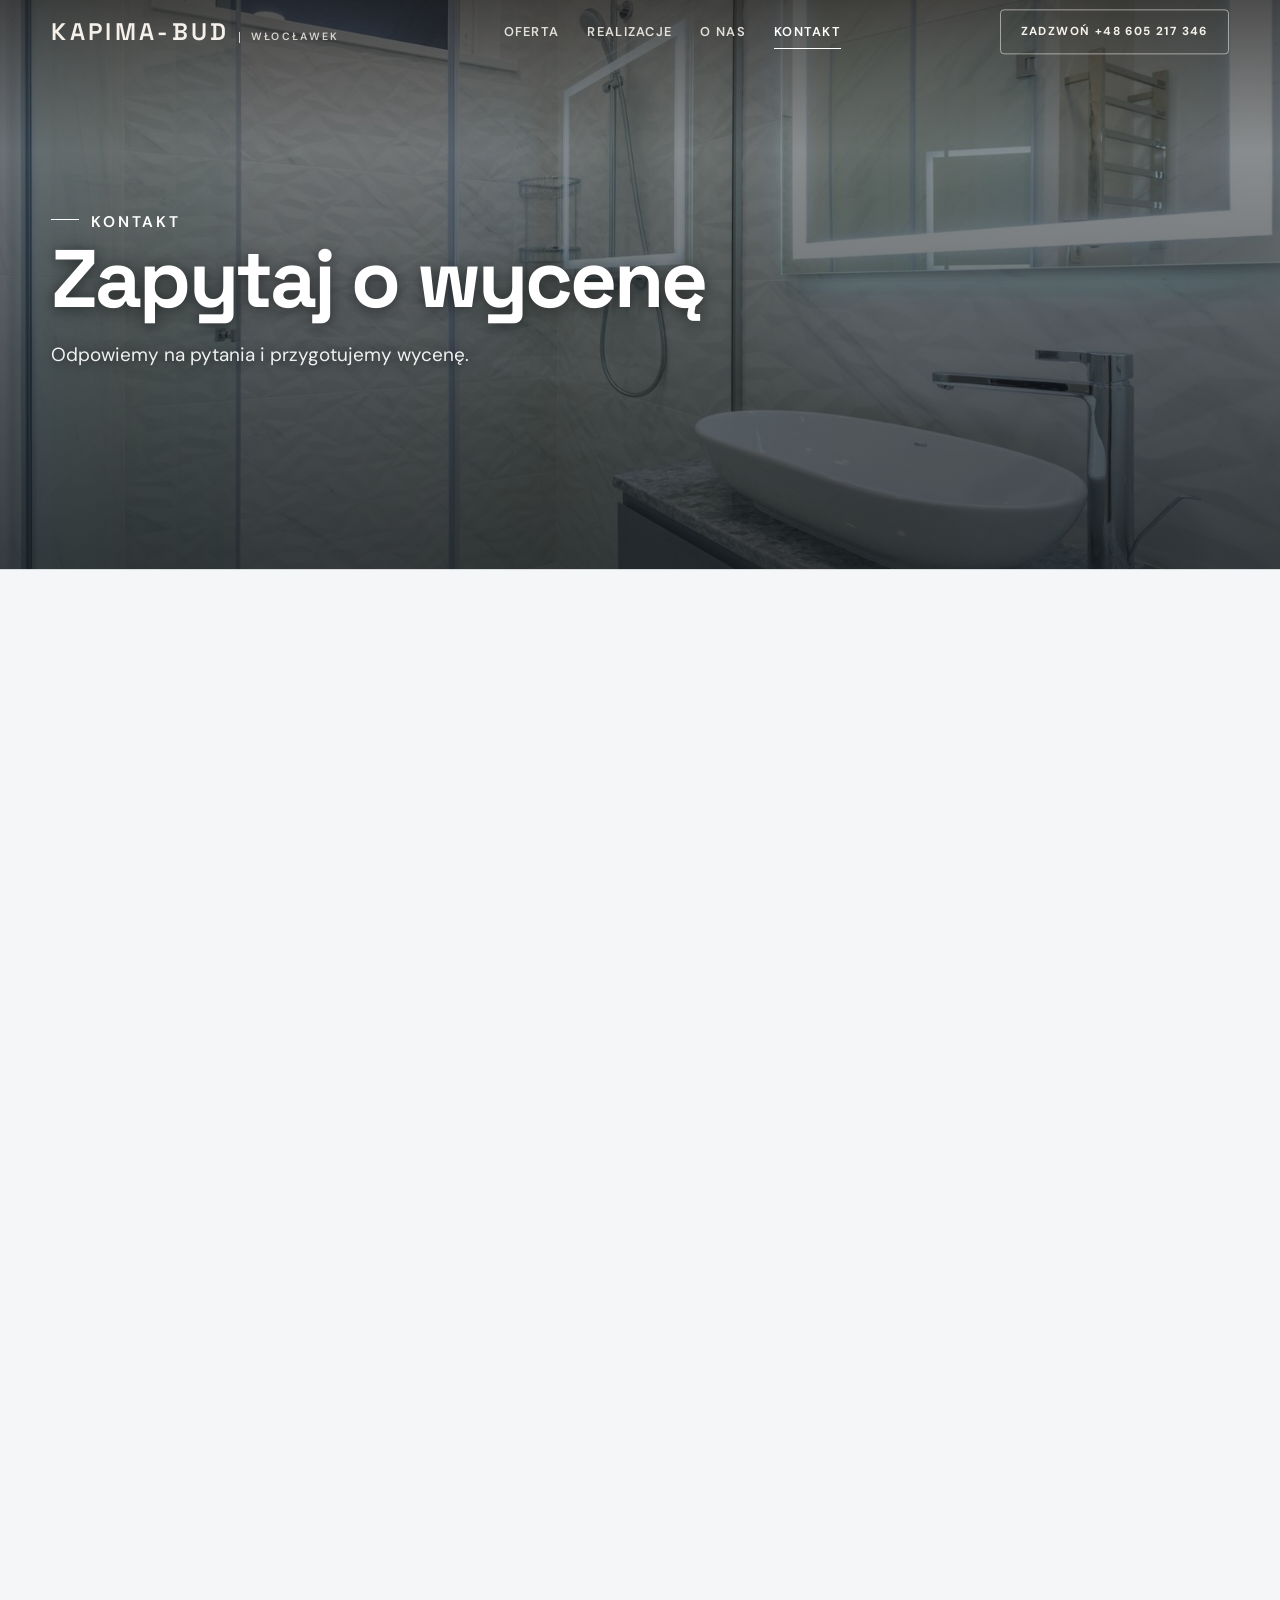
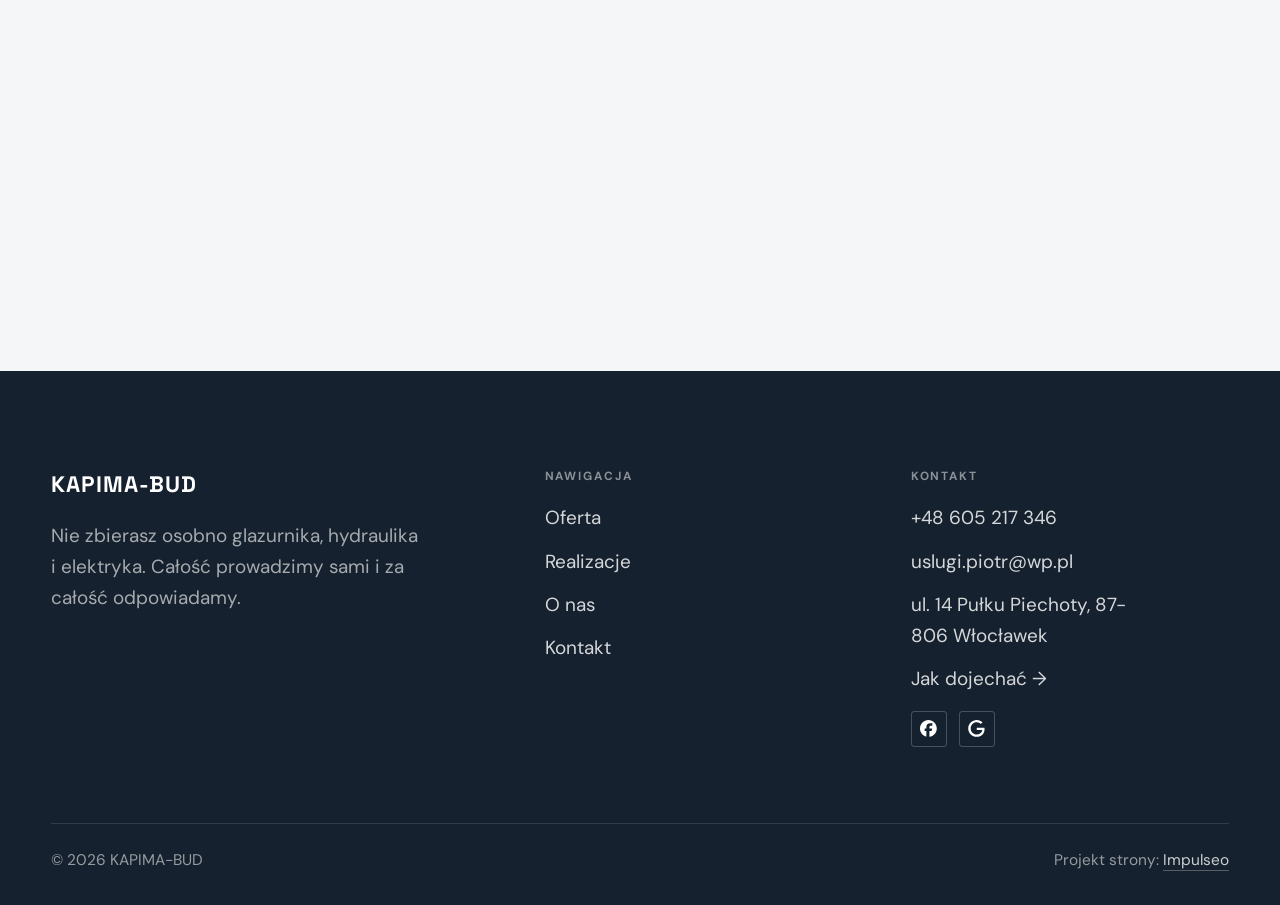
==== kontakt.html @ 1773dda7 "Strona demo: kapima-bud" ====
<!DOCTYPE html>
<html lang="pl">
<head>
<meta charset="UTF-8">
<meta name="viewport" content="width=device-width, initial-scale=1.0">
<title>Kontakt - KAPIMA-BUD</title>
<meta name="description" content="Kontakt KAPIMA-BUD - ul. 14 Pułku Piechoty, 87-806 Włocławek">
<link rel="canonical" href="https://kris20032.github.io/kapima-bud/kontakt.html">
<meta name="robots" content="noindex, nofollow">
<meta property="og:type" content="website">
<meta property="og:locale" content="pl_PL">
<meta property="og:site_name" content="KAPIMA-BUD">
<meta property="og:title" content="Kontakt - KAPIMA-BUD">
<meta property="og:description" content="Kontakt KAPIMA-BUD - ul. 14 Pułku Piechoty, 87-806 Włocławek">
<meta property="og:url" content="https://kris20032.github.io/kapima-bud/kontakt.html">
<meta property="og:image" content="https://kris20032.github.io/kapima-bud/img/og.jpg">
<meta property="og:image:width" content="1200">
<meta property="og:image:height" content="630">
<meta name="twitter:card" content="summary_large_image">
<link rel="preconnect" href="https://fonts.googleapis.com">
<link rel="preconnect" href="https://fonts.gstatic.com" crossorigin>
<link href="https://fonts.googleapis.com/css2?family=Space+Grotesk:wght@500;600;700&family=DM+Sans:opsz,wght@9..40,400;9..40,500;9..40,600&display=swap" rel="stylesheet">
<link rel="stylesheet" href="assets/styles.css?v=aef503f2">
</head>
<body>

<header class="nav">
  <div class="wrap nav-inner">
    <a class="brand" href="index.html"><span class="name">KAPIMA-BUD</span><span class="sub">Włocławek</span></a>
    <nav class="nav-links">
      <a href="oferta.html">Oferta</a>
      <a href="realizacje.html">Realizacje</a>
      <a href="o-nas.html">O nas</a>
      <a href="kontakt.html" class="active" aria-current="page">Kontakt</a>
      <a href="tel:+48605217346" class="btn btn-accent">Zadzwoń +48 605 217 346</a>
    </nav>
    <button class="nav-toggle" aria-label="Menu"><span></span><span></span><span></span></button>
  </div>
</header>

<main>
<section class="pagehead">
  <img src="img/g11.jpg" alt="KAPIMA-BUD - Zapytaj o wycenę" width="1600" height="1000" decoding="async">
  <div class="wrap">
    <span class="eyebrow">Kontakt</span>
    <h1>Zapytaj o wycenę</h1>
    <p>Odpowiemy na pytania i przygotujemy wycenę.</p>
  </div>
</section>
<section>
  <div class="wrap contact-grid">
    <div class="reveal">
      <span class="eyebrow">Dane kontaktowe</span>
      <h2 style="margin:var(--space-4) 0 var(--space-6)">KAPIMA-BUD</h2>
      <div class="info-list">
        <div class="info-row"><div class="ic"><svg class="ico-tel" width="16" height="16" viewBox="0 0 24 24" fill="none" aria-hidden="true"><path d="M6.6 10.8a15.5 15.5 0 0 0 6.6 6.6l2.2-2.2a1 1 0 0 1 1-.24 11.4 11.4 0 0 0 3.6.58 1 1 0 0 1 1 1V20a1 1 0 0 1-1 1A17 17 0 0 1 3 4a1 1 0 0 1 1-1h3.5a1 1 0 0 1 1 1c0 1.25.2 2.46.58 3.6a1 1 0 0 1-.25 1l-2.23 2.2Z" fill="currentColor"/></svg></div><div><div class="lbl">Telefon</div><a class="val" href="tel:+48605217346">+48 605 217 346</a></div></div>
        <div class="info-row"><div class="ic"><svg class="ico-mail" width="16" height="16" viewBox="0 0 24 24" fill="none" aria-hidden="true"><rect x="3.2" y="5.5" width="17.6" height="13" rx="1.6" stroke="currentColor" stroke-width="1.6"/><path d="M4 7l8 6 8-6" stroke="currentColor" stroke-width="1.6" stroke-linecap="round" stroke-linejoin="round"/></svg></div><div><div class="lbl">E-mail</div><a class="val" href="mailto:uslugi.piotr@wp.pl">uslugi.piotr@wp.pl</a></div></div>
        <div class="info-row"><div class="ic"><svg class="ico-pin" width="16" height="16" viewBox="0 0 24 24" fill="none" aria-hidden="true"><path d="M12 21s7-6.1 7-11.5A7 7 0 0 0 5 9.5C5 14.9 12 21 12 21Z" stroke="currentColor" stroke-width="1.6" fill="none"/><circle cx="12" cy="9.5" r="2.4" fill="currentColor"/></svg></div><div><div class="lbl">Adres</div><div class="val">ul. 14 Pułku Piechoty, 87-806 Włocławek</div></div></div>
      </div>
    </div>
    <div class="reveal">
      <form class="form" action="https://formsubmit.co/uslugi.piotr@wp.pl" method="POST">
        <input type="hidden" name="_subject" value="Zapytanie ze strony KAPIMA-BUD">
        <input type="hidden" name="_captcha" value="false">
        <input type="hidden" name="_template" value="table">
        <div class="fld"><label for="name">Imię / firma</label><input id="name" name="name" type="text" placeholder="np. Jan Kowalski" required></div>
        <div class="fld"><label for="email">E-mail</label><input id="email" name="email" type="email" placeholder="adres@email.pl" required></div>
        <div class="fld"><label for="phone">Telefon</label><input id="phone" name="phone" type="tel" placeholder="+48 ..."></div>
        <div class="fld"><label for="msg">Czego dotyczy zapytanie?</label><textarea id="msg" name="message" placeholder="Napisz krótko, w czym możemy pomóc" required></textarea></div>
        <button type="submit" class="btn btn-accent" style="width:100%;justify-content:center">Wyślij zapytanie <span class="arr">→</span></button>
        <p class="note">Wiadomość trafi bezpośrednio do nas. Można też zadzwonić: +48 605 217 346.</p>
      </form>
    </div>
  </div>
</section>
<section style="padding-top:0">
  <div class="wrap reveal">
    <iframe class="map" title="KAPIMA-BUD - Włocławek" src="https://maps.google.com/maps?q=KAPIMA-BUD%20W%C5%82oc%C5%82awek&z=15&output=embed" loading="lazy" referrerpolicy="no-referrer-when-downgrade"></iframe>
  </div>
</section>
</main>

<footer>
  <div class="wrap">
    <div class="foot-grid">
      <div class="foot-brand">
        <div class="name">KAPIMA-BUD</div>
        <p>Nie zbierasz osobno glazurnika, hydraulika i elektryka. Całość prowadzimy sami i za całość odpowiadamy.</p>
      </div>
      <div class="foot-col">
        <h4>Nawigacja</h4>
        <a href="oferta.html">Oferta</a>
        <a href="realizacje.html">Realizacje</a>
        <a href="o-nas.html">O nas</a>
        <a href="kontakt.html">Kontakt</a>
      </div>
      <div class="foot-col">
        <h4>Kontakt</h4>
        <a href="tel:+48605217346">+48 605 217 346</a>
        <a href="mailto:uslugi.piotr@wp.pl">uslugi.piotr@wp.pl</a>
        <p>ul. 14 Pułku Piechoty, 87-806 Włocławek</p>
        <a href="https://www.google.com/maps?cid=17008859857485065025" target="_blank" rel="noopener">Jak dojechać →</a>
      <div class="foot-soc">
        <a class="soc" href="https://www.facebook.com/p/KaPiMa-BUD-100057525765143/" target="_blank" rel="noopener" aria-label="Facebook - KAPIMA-BUD"><svg viewBox="0 0 24 24" aria-hidden="true" focusable="false"><path d="M9.101 23.691v-7.98H6.627v-3.667h2.474v-1.58c0-4.085 1.848-5.978 5.858-5.978.401 0 .955.042 1.468.103a8.68 8.68 0 0 1 1.141.195v3.325a8.623 8.623 0 0 0-.653-.036 26.805 26.805 0 0 0-.733-.009c-.707 0-1.259.096-1.675.309a1.686 1.686 0 0 0-.679.622c-.258.42-.374.995-.374 1.752v1.297h3.919l-.386 2.103-.287 1.564h-3.246v8.245C19.396 23.238 24 18.179 24 12.044c0-6.627-5.373-12-12-12s-12 5.373-12 12c0 5.628 3.874 10.35 9.101 11.647Z" fill="currentColor"/></svg></a>
        <a class="soc" href="https://www.google.com/maps?cid=17008859857485065025" target="_blank" rel="noopener" aria-label="Google - KAPIMA-BUD"><svg viewBox="0 0 24 24" aria-hidden="true" focusable="false"><path d="M12.48 10.92v3.28h7.84c-.24 1.84-.853 3.187-1.787 4.133-1.147 1.147-2.933 2.4-6.053 2.4-4.827 0-8.6-3.893-8.6-8.72s3.773-8.72 8.6-8.72c2.6 0 4.507 1.027 5.907 2.347l2.307-2.307C18.747 1.44 16.133 0 12.48 0 5.867 0 .307 5.387.307 12s5.56 12 12.173 12c3.573 0 6.267-1.173 8.373-3.36 2.16-2.16 2.84-5.213 2.84-7.667 0-.76-.053-1.467-.173-2.053H12.48z" fill="currentColor"/></svg></a>
      </div>
      </div>
    </div>
    <div class="foot-bot">
      <span>© 2026 KAPIMA-BUD</span>
      <span>Projekt strony: <a class="foot-credit" href="https://impulseo.pl" target="_blank" rel="noopener">Impulseo</a></span>
    </div>
  </div>
</footer>
<div class="sticky-call"><a class="sc-call" href="tel:+48605217346"><svg class="ico-tel" width="16" height="16" viewBox="0 0 24 24" fill="none" aria-hidden="true"><path d="M6.6 10.8a15.5 15.5 0 0 0 6.6 6.6l2.2-2.2a1 1 0 0 1 1-.24 11.4 11.4 0 0 0 3.6.58 1 1 0 0 1 1 1V20a1 1 0 0 1-1 1A17 17 0 0 1 3 4a1 1 0 0 1 1-1h3.5a1 1 0 0 1 1 1c0 1.25.2 2.46.58 3.6a1 1 0 0 1-.25 1l-2.23 2.2Z" fill="currentColor"/></svg> Zadzwoń</a><a class="sc-quote" href="kontakt.html">Zadzwoń po wycenę</a></div>
<div class="demo-wazne" data-do="2026-09-23" data-cykl="3" hidden><svg class="dw-ico" width="13" height="13" viewBox="0 0 24 24" fill="none" aria-hidden="true"><circle cx="12" cy="12" r="8.6" stroke="currentColor" stroke-width="1.8"/><path d="M12 7.2V12l3.3 2" stroke="currentColor" stroke-width="1.8" stroke-linecap="round"/></svg><span class="dw-txt"></span></div>

<script src="assets/main.js"></script>
</body>
</html>
---- assets/styles.css ----
/* ============================================================
   STOLBASZ — premium, architektoniczny B2B fit-out
   Jasna paleta, zero brązu. System wg premium-web-craft.
   Projekt strony: Impulseo (impulseo.pl)
   ============================================================ */

:root{
  /* PALETA — jasna, architektoniczna, chłodna */
  --paper:#F4F6F8;          /* główne tło */
  --paper-2:#E7EBEF;        /* sekcje alternatywne (chłodny jasny szary) */
  --paper-3:#E7EBEF;        /* delikatne wypełnienia */
  --ink:#15212E;            /* tekst główny — chłodny grafit */
  --ink-soft:#243443;       /* nagłówki drugorzędne */
  --muted:#6B7785;          /* tekst poboczny */
  --line:rgba(21,33,46,.12);/* hairline */
  --accent:#E8A317;         /* stonowany petrol-slate — jedyny akcent */
  --accent-d:#C9870C;
  --accent-soft:rgba(232,163,23,.10);
  --dark:#15212E;           /* sekcje ciemne (stopka/CTA) */

  /* HOVER ZDJĘĆ — JEDEN standard dla całego silnika (decyzja K. 04.08.2026, artefakt z wariantami).
     AKTUALNE (K.+Szymon 09.08.2026, wybór z artefaktu 6 wariantów): zoom 1.05 przy 1.4s -
     przy tak długim czasie mocniejszy kadr NIE skacze, tylko „oddycha". Poprzedni standard
     (1.02 / .55s z 04.08) odbierany jako dynamiczny i szybki.
     Spoczynek lekko przygaszony, ale TYLKO tam, gdzie jest mysz (@media hover:hover) —
     na telefonie zdjęcia zostają w pełnej jasności. */
  --img-zoom:1.05;                   /* K.+Szymon 09.08: wariant F z artefaktu porównawczego */
  --img-rest:brightness(.95) saturate(.99);
  --img-hot:brightness(1.06) saturate(1.05);
  --img-dur:1.4s;                    /* K.+Szymon 09.08 (wariant F): powoli = elegancko */
  --img-ease:cubic-bezier(.16,.84,.44,1);  /* miękki ogon, efekt „oddychania" */

  /* ODSTĘPY — skala 4/8 */
  --space-1:4px; --space-2:8px; --space-3:12px; --space-4:16px; --space-5:24px;
  --space-6:32px; --space-7:48px; --space-8:64px; --space-9:96px; --space-10:128px;

  /* TYPOGRAFIA — fluid clamp() (skala podbita 16.07.2026: większe, czytelniejsze litery — uwaga Adama) */
  --text-sm:clamp(.9rem,.87rem + .12vw,1rem);
  --text-base:clamp(1.08rem,1.04rem + .18vw,1.2rem);
  --text-lg:clamp(1.24rem,1.15rem + .34vw,1.44rem);
  --text-h3:clamp(1.34rem,1.22rem + .55vw,1.66rem);
  --text-h2:clamp(2.1rem,1.66rem + 2.1vw,3.1rem);
  --text-h1:clamp(2.9rem,2.1rem + 4vw,5.1rem);

  /* PROMIENIE — architektoniczne, raczej ostre */
  --r-sm:3px; --r-md:6px; --r-lg:10px;

  /* RUCH */
  --ease:cubic-bezier(.25,.46,.45,.94); --dur:.24s;

  /* CIENIE — miękkie, warstwowe */
  --sh-sm:0 1px 2px rgba(16,24,32,.04), 0 2px 8px rgba(16,24,32,.05);
  --sh-md:0 2px 6px rgba(16,24,32,.05), 0 12px 28px -8px rgba(16,24,32,.12);
  --sh-lg:0 6px 14px rgba(16,24,32,.07), 0 26px 56px -18px rgba(16,24,32,.22);

  --hairline:1px solid var(--line);

  --font-display:'Space Grotesk','Inter',sans-serif;
  --font-body:'DM Sans','Inter',sans-serif;
}

*{box-sizing:border-box;margin:0;padding:0}
html{scroll-behavior:smooth}
body{
  font-family:var(--font-body);
  font-size:var(--text-base);
  line-height:1.65;
  color:var(--ink);
  background:var(--paper);
  -webkit-font-smoothing:antialiased;
  text-rendering:optimizeLegibility;
}
img{max-width:100%;height:auto;display:block}  /* height:auto = width/height z atrybutów trzyma proporcje (TOP#12) */
a{color:inherit;text-decoration:none}

.wrap{width:min(92%,1180px);margin-inline:auto}
section{padding-block:clamp(52px,6.5vw,96px)}

h1,h2,h3{font-family:var(--font-display);font-weight:700;line-height:1.08;letter-spacing:-.02em;color:var(--ink)}
h1{font-size:var(--text-h1);letter-spacing:-.035em}
h2{font-size:var(--text-h2);letter-spacing:-.025em}
h3{font-size:var(--text-h3)}
/* MIARA — długość wiersza. WCAG 2.2 SC 1.4.8: max 80 znaków; Butterick: 45–90.
   68ch daje realnie 72–78 znaków polskiego tekstu, czyli z zapasem pod granicą.
   Wcześniej limit miał TYLKO <p> — <li>, <blockquote> i <dd> nie miały żadnego,
   i to jedyny powód, dla którego 23 bloki na dwóch oddanych stronach jadą po
   83–106 znaków w wierszu (pomiar 07.08.2026, bramka `miara`).
   ⚠️ Listy i definicje ograniczamy TYLKO bez klasy: `ul`/`ol` z klasą to u nas
   układ (siatki kafli, menu), a nie tekst ciągły — tam miarę wyznacza układ. */
/* 60ch, nie 68ch (K. 10.08): po zmianie fontów na węższe kroje (DM Sans i spółka)
   w 68ch mieściło się ~90 znaków - bramka pikselowa słusznie zgłaszała przekroczenie
   granicy 80. Pomiar na żywej przeglądarce: 60ch = 90 znaków, 53ch = ~78 znaków, czyli normę WCAG 1.4.8. */
:root{ --miara:53ch }
p{max-width:min(100%,var(--miara))}
blockquote,
ul:not([class])>li, ol:not([class])>li,
dl:not([class])>dd{max-width:min(100%,var(--miara))}

/* ⚠️ Świadomie BEZ wyjątku `.tile p,.card p,.svc p{max-width:none}`, choć nasuwa się sam:
   te akapity BYŁY już ograniczone (stare `p{max-width:65ch}`), więc „wyjątek" nie odblokowałby
   niczego nowego — tylko ROZLUŹNIŁ stan sprzed zmiany na wszystkich demach naraz.
   `figcaption` żadna z reguł wyżej nie dotyczy, więc też nie potrzebuje zwolnienia. */

/* ŁAMANIE. `balance` wyrównuje długości wierszy w nagłówku, `pretty` pilnuje ostatniego
   wiersza akapitu, żeby nie został w nim jeden wyraz. Obsługiwane od Chrome 117 /
   Safari 17.5; starsze przeglądarki po prostu ignorują tę własność.
   `text-wrap:pretty` nie występowało dotąd ANI RAZ w silniku ani w repo klientów. */
h1,h2,h3,.lead,.lede{text-wrap:balance}
p,li,blockquote,dd{text-wrap:pretty}

.eyebrow{
  font-family:var(--font-body);
  font-size:var(--text-sm);
  font-weight:600;
  letter-spacing:.18em;
  text-transform:uppercase;
  color:var(--accent);
  display:inline-flex;align-items:center;gap:var(--space-3);
}
/* flex:none + margin-top = kreska trzyma się PIERWSZEJ linii. Wcześniej align-items:center
   centrowało ją względem całego bloku i przy zawinięciu (długi kicker typu
   „…WNĘTRZ · LESZNO · OD 2019") druga linia lądowała z brzydkim wcięciem. */
.eyebrow{align-items:flex-start}
.eyebrow>*,.eyebrow{text-wrap:balance}   /* dlugi kicker lamal sie na sierote typu samo „2019" w drugiej linii */
.eyebrow::before{content:"";width:28px;height:1px;background:var(--accent);display:inline-block;flex:none;margin-top:.62em}

.muted{color:var(--muted)}
.lead{font-size:var(--text-lg);line-height:1.55;color:var(--ink-soft);max-width:50ch}

/* ---------- BUTTONS ---------- */
.btn{
  display:inline-flex;align-items:center;gap:var(--space-2);
  font-weight:600;font-size:var(--text-sm);letter-spacing:.02em;
  padding:var(--space-4) var(--space-6);
  border-radius:var(--r-sm);
  transition:transform var(--dur) var(--ease),box-shadow var(--dur) var(--ease),background var(--dur) var(--ease);
  cursor:pointer;border:1px solid transparent;
}
.btn-accent{background:var(--accent);color:#fff;box-shadow:var(--sh-sm)}
.btn-accent:hover{background:var(--accent-d);transform:translateY(-2px);box-shadow:var(--sh-md)}
.btn-accent:active{transform:translateY(0);box-shadow:var(--sh-sm)}
.btn-ghost{background:transparent;color:var(--ink);border-color:var(--line)}
.btn-ghost:hover{border-color:var(--accent);color:var(--accent);transform:translateY(-2px)}
.btn-light{background:#fff;color:var(--ink);box-shadow:var(--sh-sm)}
.btn-light:hover{transform:translateY(-2px);box-shadow:var(--sh-md)}
.btn .arr{transition:transform var(--dur) var(--ease)}
.btn:hover .arr{transform:translateX(4px)}

/* ---------- NAV ---------- */
.nav{
  position:sticky;top:0;z-index:50;
  background:color-mix(in srgb,var(--paper) 88%,transparent);
  backdrop-filter:saturate(140%) blur(10px);
  border-bottom:var(--hairline);
}
.nav-inner{display:flex;align-items:center;justify-content:space-between;gap:var(--space-5);height:72px}
/* ANTY-NACHODZENIE (K. 05.08.2026): długa nazwa firmy + przycisk z pełnym numerem nie mieściły się w pasku
   i flex ściskał linki PONIŻEJ ich treści - "Kontakt" wchodził na ramkę "Zadzwoń +48 ...". Teraz ustępuje
   nazwa marki (skrót wielokropkiem), a menu i przycisk nigdy się nie kurczą ani nie zachodzą na siebie. */
.brand{display:flex;flex-direction:column;line-height:1;min-width:0;flex:0 1 auto}
.brand .name{font-family:var(--font-display);font-weight:800;font-size:1.35rem;letter-spacing:.04em;white-space:nowrap;overflow:hidden;text-overflow:ellipsis}
.brand .sub{font-size:.62rem;letter-spacing:.34em;text-transform:uppercase;color:var(--muted);margin-top:5px;white-space:nowrap;overflow:hidden;text-overflow:ellipsis}
.nav-links{display:flex;align-items:center;gap:var(--space-6);flex:0 0 auto}
.nav-links a{font-size:var(--text-sm);font-weight:500;color:var(--ink-soft);position:relative;padding-block:4px;white-space:nowrap;transition:color var(--dur) var(--ease)}
.nav-links a::after{content:"";position:absolute;left:0;bottom:0;width:0;height:1.5px;background:var(--accent);transition:width var(--dur) var(--ease)}
.nav-links a:hover,.nav-links a.active{color:var(--ink)}
.nav-links a:hover::after,.nav-links a.active::after{width:100%}
.nav-links .btn{padding:var(--space-2) var(--space-5)}
/* przyciski w nav: właściwy kolor (przebij .nav-links a) + bez podkreślenia */
.nav-links a.btn-accent{color:#fff}
.nav-links a.btn-ghost,.nav-links a.btn-light{color:var(--ink)}
/* CTA w pasku: NIE podkreślenie spod linków menu, ale ten sam przelatujący błysk,
   co na wszystkich innych przyciskach (zgłoszenie K. 13.08.2026 - „na hero jest efekt
   światła przechodzącego przez przycisk, na navbarze go nie ma, a mają być identyczne").
   Reguła `.nav-links a::after` jest silniejsza od `.btn::after`, więc trzeba jej
   geometrię wyzerować i wpisać połysk z nazwy - samo `display:none` gasiło efekt. */
.nav-links a.btn::after{
  display:block;content:"";position:absolute;inset:0;z-index:-1;pointer-events:none;
  width:auto;height:auto;border-radius:inherit;   /* kasuje geometrię podkreślenia (width:0;height:1.5px) */
  background:linear-gradient(100deg,transparent 32%,rgba(255,255,255,.20) 50%,transparent 68%);
  translate:-120% 0}
@media (prefers-reduced-motion:no-preference){
  .nav-links a.btn:hover::after{translate:120% 0;transition:translate .75s var(--mt-ease,cubic-bezier(.16,.84,.44,1))}
}
.nav-toggle{display:none;background:none;border:none;cursor:pointer;flex-direction:column;gap:5px;padding:8px}
.nav-toggle span{width:24px;height:2px;background:var(--ink);transition:var(--dur)}
/* Ciasny zakres MIĘDZY menu mobilnym a pełnym pulpitem: zbijamy odstępy i nazwę marki,
   żeby wszystko zmieściło się naturalnie, zanim w ogóle dojdzie do skracania wielokropkiem. */
@media(max-width:1280px) and (min-width:921px){
  .nav-links{gap:var(--space-4)}
  .nav-links .btn{padding:var(--space-2) var(--space-4)}
  .brand .name{font-size:1.15rem}
}

/* ---------- HERO (split) ---------- */
.hero{position:relative;overflow:hidden;border-bottom:var(--hairline)}
.hero-grid{display:grid;grid-template-columns:1.05fr .95fr;gap:clamp(24px,4vw,60px);align-items:center;
  padding-block:clamp(36px,4.5vw,64px)}
.hero-copy .eyebrow{margin-bottom:var(--space-5)}
.hero-copy h1{margin-bottom:var(--space-5)}
.hero-copy .lead{margin-bottom:var(--space-7)}
.hero-actions{display:flex;flex-wrap:wrap;gap:var(--space-4)}
.hero-art{position:relative;aspect-ratio:4/3;border-radius:var(--r-lg);overflow:hidden;box-shadow:var(--sh-lg)}
.hero-art img{width:100%;height:100%;object-fit:cover}
.hero-art::after{content:"";position:absolute;inset:0;background:linear-gradient(180deg,transparent 55%,rgba(18,24,28,.28))}
.hero-badge{position:absolute;left:var(--space-5);bottom:var(--space-5);z-index:2;
  background:rgba(252,252,251,.94);backdrop-filter:blur(4px);
  border-radius:var(--r-md);padding:var(--space-4) var(--space-5);box-shadow:var(--sh-md);max-width:78%}
.hero-badge strong{display:block;font-family:var(--font-display);font-size:1rem;letter-spacing:-.01em}
.hero-badge span{font-size:var(--text-sm);color:var(--muted)}

/* ---------- HERO duży / kinowy (strona główna) ---------- */
.hero-cine{position:relative;min-height:clamp(560px,82vh,840px);min-height:clamp(560px,82svh,840px);display:flex;align-items:center;overflow:hidden;border-bottom:var(--hairline)}
.hero-cine>img{position:absolute;inset:0;width:100%;height:100%;object-fit:cover;z-index:0}
.hero-cine::after{content:"";position:absolute;inset:0;z-index:1;
  background:linear-gradient(95deg,rgba(13,18,23,.86) 0%,rgba(13,18,23,.64) 32%,rgba(13,18,23,.24) 62%,rgba(13,18,23,.04) 100%)}
.hero-cine .wrap{position:relative;z-index:2;padding-block:var(--space-8)}
.hero-cine .hero-copy{max-width:660px}
.hero-cine .eyebrow{color:#fff;margin-bottom:var(--space-5)}
.hero-cine .eyebrow::before{background:#fff}
.hero-cine h1{color:#fff;margin-bottom:var(--space-5);font-size:clamp(2.9rem,2rem + 4.4vw,5.2rem);text-wrap:balance}
.hero-cine .lead{color:rgba(255,255,255,.92);max-width:48ch;margin-bottom:var(--space-7)}
.hero-cine .hero-actions{display:flex;flex-wrap:wrap;gap:var(--space-4)}
/* NISKIE OKNO (laptop z dokiem i paskami przeglądarki ma ~700-780 px wysokości widoku):
   H1 do 5.2rem + długi lead nie mieściły się i przyciski wypadały POD krawędź ekranu -
   klient widział stronę bez ani jednego CTA. Skalujemy w dół, zamiast przycinać treść. */
@media(min-width:821px) and (max-height:820px){
  .hero-cine{min-height:clamp(520px,94svh,780px)}
  .hero-cine .wrap{padding-block:var(--space-6)}
  .hero-cine h1{font-size:clamp(2.2rem,1.5rem + 2.6vw,3.6rem);margin-bottom:var(--space-4)}
  .hero-cine .eyebrow{margin-bottom:var(--space-4)}
  .hero-cine .lead{margin-bottom:var(--space-5);max-width:44ch}
}
@media(max-width:680px){
  .hero-cine{min-height:clamp(520px,76vh,640px);min-height:clamp(520px,76svh,640px);align-items:flex-end}
  .hero-cine::after{background:linear-gradient(0deg,rgba(13,18,23,.9) 6%,rgba(13,18,23,.45) 55%,rgba(13,18,23,.25) 100%)}
  .hero-cine .wrap{padding-bottom:var(--space-9)}
  /* TELEFON (~90% oglądających): lead potrafił zająć 8 linii i zepchnąć CTA poza pierwszy ekran.
     Zwężamy interlinię i skalę - treści nie ucinamy, bo to ona sprzedaje. */
  .hero-cine .lead{font-size:.98rem;line-height:1.5;margin-bottom:var(--space-5)}
  .hero-cine .eyebrow{font-size:.72rem;letter-spacing:.13em;margin-bottom:var(--space-4)}
  .hero-cine .eyebrow::before{width:20px}
  .hero-cine h1{margin-bottom:var(--space-4)}
}

/* full-bleed hero variant (podstrony) */
.pagehead{position:relative;min-height:46vh;min-height:46svh;display:flex;align-items:flex-end;overflow:hidden;border-bottom:var(--hairline)}
.pagehead img{position:absolute;inset:0;width:100%;height:100%;object-fit:cover}
/* 10.08.2026 (decyzja K.): mocniejsze przyciemnienie + cień pod tekstem. Bramka mierzyła na
   nagłówkach podstron 3,38-3,43:1 przy wymaganych 4,5 — jasne zdjęcie (hala, śnieg, niebo)
   podchodziło pod biały tekst. Zdjęcia klientów są różne, więc kontrast musi dawać WARSTWA,
   a nie szczęśliwy dobór kadru. */
.pagehead::after{content:"";position:absolute;inset:0;background:linear-gradient(180deg,rgba(18,24,28,.40),rgba(18,24,28,.76))}
.pagehead .wrap{position:relative;z-index:2;padding-block:var(--space-9);color:#fff}
.pagehead h1{color:#fff;max-width:18ch;text-shadow:0 2px 16px rgba(0,0,0,.55)}
.pagehead .eyebrow{color:#fff}
.pagehead .eyebrow::before{background:#fff}
.pagehead p{color:rgba(255,255,255,.92);margin-top:var(--space-4);max-width:54ch;text-shadow:0 1px 12px rgba(0,0,0,.5)}

/* ---------- STRIP (pasek skrótów / liczby) ---------- */
.strip{background:var(--dark);color:#fff}
/* PASEK HASEŁ — standard 04.08.2026 (decyzja K.): 5 haseł w JEDNYM rzędzie, tekst WYŚRODKOWANY,
   węższe marginesy boczne niż reszta strony (pasek ma iść szerzej), równe wysokości kolumn. */
.strip .wrap{width:min(96%,1440px);display:grid;grid-template-columns:repeat(5,1fr);
  gap:var(--space-5);padding-block:var(--space-7);align-items:stretch}
.strip .item .k{font-family:var(--font-display);font-size:clamp(1.05rem,.82rem + .85vw,1.55rem);
  font-weight:800;letter-spacing:-.02em;color:#fff;line-height:1.18;text-wrap:balance}
.strip .item .v{font-size:var(--text-sm);color:rgba(255,255,255,.66);margin-top:var(--space-2);line-height:1.4}
.strip .item{border-left:2px solid var(--accent);padding-inline:var(--space-4);
  text-align:center;display:flex;flex-direction:column;justify-content:center}
/* liczba kolumn = liczba haseł, żeby ostatnie nie zostawało samo w drugim rzędzie.
   Klasę n-N nadaje multipage.py; domyślnie (bez klasy) pasek jest 5-kolumnowy. */
.strip.n-2 .wrap{grid-template-columns:repeat(2,1fr)}
.strip.n-3 .wrap{grid-template-columns:repeat(3,1fr)}
.strip.n-4 .wrap{grid-template-columns:repeat(4,1fr);gap:var(--space-6)}
.strip.n-4 .item .k{font-size:clamp(1.3rem,1rem + 1.1vw,2rem)}
.strip.n-6 .wrap{grid-template-columns:repeat(6,1fr);gap:var(--space-4)}
.strip.n-6 .item .k{font-size:clamp(.98rem,.8rem + .7vw,1.35rem)}
/* równe łamanie: zamiast "długa linia + jedno słowo" obie linie zbliżonej długości */
.strip .item .k{text-wrap:balance}

/* ---------- SECTION HEAD ---------- */
.head{max-width:48rem;margin-bottom:var(--space-8)}
.head.center{margin-inline:auto;text-align:center}
.head .eyebrow{margin-bottom:var(--space-4)}
.head h2{margin-bottom:var(--space-4)}
.head p{color:var(--muted);font-size:var(--text-lg);line-height:1.55}
.head.center p{margin-inline:auto}

/* ---------- INTRO SPLIT ---------- */
.split{display:grid;grid-template-columns:.92fr 1.08fr;gap:clamp(28px,5vw,80px);align-items:center}
.split.rev{grid-template-columns:1.08fr .92fr}
.split.rev .split-art{order:-1}
.split-art{position:relative;aspect-ratio:5/4;border-radius:var(--r-lg);overflow:hidden;box-shadow:var(--sh-lg)}
.split-art img{width:100%;height:100%;object-fit:cover}
.split-copy h2{margin-bottom:var(--space-5)}
.split-copy p+p{margin-top:var(--space-4)}
.split-copy .btn{margin-top:var(--space-6)}

/* ---------- SERVICES (zakres) ---------- */
.svc-grid{display:grid;grid-template-columns:repeat(auto-fit,minmax(280px,1fr));gap:var(--space-5)}
.svc{background:#fff;border:var(--hairline);border-radius:var(--r-md);padding:var(--space-7) var(--space-6);
  transition:transform var(--dur) var(--ease),box-shadow var(--dur) var(--ease),border-color var(--dur) var(--ease);
  position:relative;overflow:hidden}
.svc::before{content:"";position:absolute;left:0;top:0;width:3px;height:0;background:var(--accent);transition:height var(--dur) var(--ease)}
.svc:hover{transform:translateY(-4px);box-shadow:var(--sh-md);border-color:transparent}
.svc:hover::before{height:100%}
.svc .ic{font-family:var(--font-display);font-size:.8rem;font-weight:700;letter-spacing:.12em;color:var(--accent);margin-bottom:var(--space-4)}
.svc h3{margin-bottom:var(--space-3);font-size:1.22rem}
.svc p{color:var(--muted);font-size:var(--text-base);line-height:1.6}

/* big detailed service rows */
.svc-row{display:grid;grid-template-columns:.8fr 1.2fr;gap:clamp(20px,4vw,60px);align-items:center;padding-block:var(--space-8)}
.svc-row+.svc-row{border-top:var(--hairline)}
.svc-row.rev{grid-template-columns:1.2fr .8fr}
/* Naprzemienny układ wierszy oferty: co drugi wiersz ma zdjęcie po PRAWEJ.
   Było `order:-1` — martwy kod, bo zdjęcie i tak jest pierwszym dzieckiem w HTML,
   więc wszystkie wiersze wyglądały identycznie (zdjęcie zawsze z lewej), a `rev`
   zmieniało tylko szerokość kolumn. Znalezione 29.07.2026 przy różnicowaniu kierunków
   animacji (pomiar pozycji: art.mid 390/502 przy row.mid 756 — zawsze lewa strona). */
.svc-row.rev .svc-row-art{order:2}
.svc-row-art{aspect-ratio:4/3;border-radius:var(--r-md);overflow:hidden;box-shadow:var(--sh-md)}
.svc-row-art img{width:100%;height:100%;object-fit:cover}
.svc-row h3{font-size:1.5rem;margin-bottom:var(--space-4)}
.svc-row .num{font-family:var(--font-display);font-size:.85rem;font-weight:700;letter-spacing:.14em;color:var(--accent);display:block;margin-bottom:var(--space-3)}
.svc-row ul{list-style:none;margin-top:var(--space-4);display:flex;flex-direction:column;gap:var(--space-2)}
.svc-row li{position:relative;padding-left:var(--space-5);color:var(--muted);font-size:var(--text-base)}
.svc-row li::before{content:"";position:absolute;left:0;top:.62em;width:8px;height:1px;background:var(--accent)}

/* ---------- GALLERY (realizacje) ---------- */
.gallery{display:grid;grid-template-columns:repeat(12,1fr);gap:var(--space-4);grid-auto-rows:200px}
/* GALERIA MASONRY — pionowe zdjęcia (portrety beauty/wellness) bez przycinania: kolumny, height auto */
.gallery-masonry{column-count:3;column-gap:var(--space-4)}
@media(max-width:900px){.gallery-masonry{column-count:2}}
@media(max-width:560px){.gallery-masonry{column-count:1}}
.gallery-masonry .m-tile{break-inside:avoid;margin:0 0 var(--space-4);padding:0;position:relative;overflow:hidden;border-radius:var(--r-md);border:1px solid var(--line)}
.gallery-masonry .m-tile img{width:100%;height:auto;display:block}
.gallery-masonry .m-tile .cap{position:absolute;left:0;right:0;bottom:0;padding:var(--space-4);color:#fff;background:linear-gradient(0deg,rgba(0,0,0,.55),transparent);font-size:var(--text-sm)}
.gallery-masonry .m-tile .cap small{display:block;font-weight:400;opacity:.78;letter-spacing:.04em;text-transform:uppercase;font-size:.66rem;margin-top:3px}
.tile{position:relative;overflow:hidden;border-radius:var(--r-md);box-shadow:var(--sh-sm);
  transition:transform var(--dur) var(--ease),box-shadow var(--dur) var(--ease)}
.tile img{width:100%;height:100%;object-fit:cover;
  transition:transform var(--img-dur) var(--img-ease),filter var(--img-dur) var(--img-ease)}
.tile:hover{box-shadow:var(--sh-md)}
.tile .cap{position:absolute;left:0;right:0;bottom:0;padding:var(--space-5) var(--space-4) var(--space-4);
  /* mocniejszy spad + cien pod tekstem: na JASNYCH zdjeciach klienta (biale fronty, sciany)
     slaby gradient dawal kontrast ~1.5:1 zamiast wymaganych 3.6:1 (bramka wygladu, 10.08.2026) */
  background:linear-gradient(transparent 10%,rgba(18,24,28,.55) 40%,rgba(18,24,28,.88) 68%,rgba(18,24,28,.99));color:#fff;
  text-shadow:0 1px 2px rgba(0,0,0,.85),0 2px 10px rgba(0,0,0,.55);
  font-size:var(--text-sm);font-weight:600;letter-spacing:.01em;
  opacity:0;transform:translateY(8px);transition:var(--dur) var(--ease)}
.tile:hover .cap{opacity:1;transform:translateY(0)}
.tile .cap small{display:block;font-weight:400;opacity:.78;letter-spacing:.04em;text-transform:uppercase;font-size:.66rem;margin-top:3px}
/* bento spans */
.t-wide{grid-column:span 6}
.t-tall{grid-column:span 6;grid-row:span 2}
.t-std{grid-column:span 6}
.t-third{grid-column:span 4}
.t-two3{grid-column:span 8}

/* ---------- TRUST / WIARYGODNOŚĆ ---------- */
.trust{background:var(--paper-2)}
.trust-grid{display:grid;grid-template-columns:repeat(auto-fit,minmax(240px,1fr));gap:var(--space-5);margin-top:var(--space-7)}
.trust-card{background:#fff;border-radius:var(--r-md);padding:var(--space-7) var(--space-6);box-shadow:var(--sh-sm);border-top:3px solid var(--accent)}
.trust-card .big{font-family:var(--font-display);font-size:clamp(1.8rem,1.3rem + 1.6vw,2.6rem);font-weight:800;letter-spacing:-.02em;color:var(--ink);line-height:1}
.trust-card h3{font-size:1.12rem;margin:var(--space-3) 0 var(--space-2)}
.trust-card p{color:var(--muted);font-size:var(--text-base);line-height:1.55}

/* ---------- CTA band ---------- */
.cta{background:var(--dark);color:#fff;position:relative;overflow:hidden}
/* telefon w CTA: na ciemnym tle biały (domyślnie), rodziny z JASNYM tłem CTA
   nadpisują to u siebie - wcześniej kolor siedział w stylu inline i wygrywał z rodziną. */
.cta .btn-ghost-cta{color:#fff;border-color:rgba(255,255,255,.3)}
.cta .wrap{display:grid;grid-template-columns:1.4fr .6fr;gap:var(--space-7);align-items:center;position:relative;z-index:2}
.cta h2{color:#fff;max-width:20ch}
.cta p{color:rgba(255,255,255,.74);margin-top:var(--space-4)}
.cta-actions{display:flex;flex-direction:column;gap:var(--space-3);align-items:flex-start}
.cta::before{content:"";position:absolute;right:-80px;top:-80px;width:360px;height:360px;border-radius:50%;
  background:radial-gradient(circle,var(--accent-soft),transparent 70%)}

/* ---------- CONTACT ---------- */
.contact-grid{display:grid;grid-template-columns:.85fr 1.15fr;gap:clamp(28px,4vw,56px);align-items:start}
.info-list{display:flex;flex-direction:column;gap:var(--space-2)}
.info-row{display:flex;gap:var(--space-4);align-items:flex-start;padding-block:var(--space-4);border-bottom:var(--hairline)}
.info-row .ic{flex:none;width:42px;height:42px;display:grid;place-items:center;border-radius:50%;
  background:var(--accent-soft);color:var(--accent);font-size:1.05rem}
.info-row .lbl{font-size:.72rem;letter-spacing:.14em;text-transform:uppercase;color:var(--muted)}
.info-row .val{font-weight:600;font-size:var(--text-base);margin-top:2px}
.info-row a.val:hover{color:var(--accent)}
.map{border:none;border-radius:var(--r-lg);box-shadow:var(--sh-md);width:100%;height:100%;min-height:380px;filter:grayscale(.2) contrast(1.02)}
.form{background:#fff;border:var(--hairline);border-radius:var(--r-lg);padding:clamp(24px,3vw,40px);box-shadow:var(--sh-sm)}
.form .fld{margin-bottom:var(--space-5)}
.form label{display:block;font-size:var(--text-sm);font-weight:600;margin-bottom:var(--space-2)}
.form input,.form textarea{width:100%;font-family:inherit;font-size:var(--text-base);color:var(--ink);
  padding:var(--space-4);border:var(--hairline);border-radius:var(--r-sm);background:var(--paper);transition:border-color var(--dur)}
.form input:focus,.form textarea:focus{outline:none;border-color:var(--accent);background:#fff}
.form textarea{resize:vertical;min-height:120px}
.form .note{font-size:var(--text-sm);color:var(--muted);margin-top:var(--space-3)}

/* ---------- FOOTER ---------- */
footer{background:var(--dark);color:#fff;padding-block:var(--space-9) var(--space-6)}
.foot-grid{display:grid;grid-template-columns:1.4fr 1fr 1fr;gap:var(--space-7);margin-bottom:var(--space-8)}
.foot-brand .name{font-family:var(--font-display);font-weight:800;font-size:1.4rem;letter-spacing:.04em}
.foot-brand p{color:rgba(255,255,255,.62);margin-top:var(--space-4);font-size:var(--text-base);max-width:38ch}
.foot-col h4{font-size:.74rem;letter-spacing:.16em;text-transform:uppercase;color:rgba(255,255,255,.5);margin-bottom:var(--space-4)}
.foot-col a,.foot-col p{display:block;color:rgba(255,255,255,.82);font-size:var(--text-base);margin-bottom:var(--space-3)}
.foot-col a:hover{color:#fff}
.foot-bot{border-top:1px solid rgba(255,255,255,.12);padding-top:var(--space-5);display:flex;justify-content:space-between;flex-wrap:wrap;gap:var(--space-3);
  font-size:var(--text-sm);color:rgba(255,255,255,.55)}
.foot-bot a:hover{color:#fff}
/* Podpis w stopce = klikalny link do impulseo.pl (31.07.2026). Ma być WIDOCZNIE klikalny,
   ale nie krzyczeć - stąd sam kolor jaśniejszy + delikatne podkreślenie na najeździe. */
.foot-bot a.foot-credit{color:rgba(255,255,255,.78);text-decoration:none;border-bottom:1px solid rgba(255,255,255,.28)}
.foot-bot a.foot-credit:hover{color:#fff;border-bottom-color:#fff}

/* ---------- REVEAL ---------- */
.reveal{opacity:0;transform:translateY(22px);transition:opacity .6s var(--ease),transform .6s var(--ease)}
.reveal.in{opacity:1;transform:none}

/* ---------- RESPONSIVE ---------- */
@media(max-width:920px){
  .hero-grid,.split,.split.rev,.svc-row,.svc-row.rev,.cta .wrap,.contact-grid,.foot-grid{grid-template-columns:1fr}
  .split.rev .split-art,.svc-row.rev .svc-row-art{order:0}
  .hero-art{aspect-ratio:16/10;max-height:420px}
  .strip .wrap,.strip.n-2 .wrap,.strip.n-3 .wrap,.strip.n-4 .wrap,.strip.n-6 .wrap{grid-template-columns:repeat(2,1fr);gap:var(--space-6)}
  .strip .item .k,.strip.n-6 .item .k{font-size:clamp(1.3rem,1.1rem + 1vw,2rem)}
  .gallery{grid-auto-rows:180px}
  .t-wide,.t-tall,.t-std,.t-third,.t-two3{grid-column:span 6}
  .t-tall{grid-row:span 1}
  .cta-actions{flex-direction:row;flex-wrap:wrap}
  .foot-grid{gap:var(--space-6)}
}
@media(max-width:680px){
  .nav-links{position:fixed;inset:72px 0 auto 0;background:var(--paper);flex-direction:column;align-items:stretch;
    gap:0;padding:var(--space-4) 6%;border-bottom:var(--hairline);box-shadow:var(--sh-md);
    transform:translateY(-120%);transition:transform var(--dur) var(--ease)}
  .nav-links.open{transform:translateY(0)}
  .nav-links a{padding-block:var(--space-4);border-bottom:var(--hairline)}
  .nav-links .btn{margin-top:var(--space-3);justify-content:center}
  .nav-toggle{display:flex}
  .strip .wrap,.strip.n-2 .wrap,.strip.n-3 .wrap,.strip.n-4 .wrap,.strip.n-6 .wrap{grid-template-columns:1fr}
  .gallery{grid-template-columns:repeat(6,1fr)}
  .foot-grid{grid-template-columns:1fr}
}
@media(prefers-reduced-motion:reduce){
  /* audyt 09.08 TOP#14: samo skrócenie duration przy animacji INFINITE = stroboskop
     (pętla .01ms miga ekranem); iteration-count:1 gasi pętlę naprawdę. Pseudoelementy
     też - tła hero (gastro/studio) animują ::before/img, blanket na * ich nie łapał. */
  *,*::before,*::after{animation-duration:.01ms!important;animation-iteration-count:1!important;animation-delay:0s!important;transition:none!important}
  .reveal{opacity:1!important;transform:none!important}
  html{scroll-behavior:auto}
}

/* ============================================================
   PREMIUM LAYER — destylat deep-researchu branż (anty-AI, spokój).
   Zmienne STOLBASZ (--accent/--ink/--paper/--line/--dark). Ruch ledwo
   zauważalny, krzywa cubic-bezier(.16,.84,.44,1); prefers-reduced-motion
   pokryte blanketem wyżej. Karty hairline zamiast cieni = #1 sygnał „nie-AI".
   ============================================================ */

/* więcej oddechu między sekcjami (liderzy: 110-130px) */
section{padding-block:clamp(64px,8vw,128px)}

/* 1) Aksamitny reveal — dłuższa, miękka krzywa zamiast „skoku" */
.reveal{transition:opacity .9s cubic-bezier(.16,.84,.44,1),transform .9s cubic-bezier(.16,.84,.44,1);will-change:opacity,transform}
/* stagger TYLKO w galerii (tam pozycja = porządek dzieci) */
.gallery .reveal:nth-child(2){transition-delay:.07s}
.gallery .reveal:nth-child(3){transition-delay:.14s}
.gallery .reveal:nth-child(4){transition-delay:.21s}
.gallery .reveal:nth-child(5){transition-delay:.28s}
.gallery .reveal:nth-child(6){transition-delay:.35s}

/* 2) Hero STATYCZNY na .hero-cine — Ken Burns CAŁKIEM WYŁĄCZONY 26.06 (3. zgłoszenie Szymona).
   GENEZA: animowanie scale na <img> hero z teksturami (cegły/framugi) re-samplinguje obraz
   klatka po klatce → na części ekranów drobne drganie/shimmer = „heroshot się trzęsie".
   translateY usunięto wcześniej, scale-only + will-change/GPU NIE wystarczyły do GWARANCJI gładkości.
   Krzysztof zażądał pewności („make sure, że błąd się nie pojawi") > efekt. Zero animacji = 0% drgania.
   Delikatny zoom zostaje TYLKO w pełnoekranowych hero gastro/studio (hg-bg/hs-bg — tło, inny
   mechanizm, chwalone, nigdy nie zgłaszane). NIE wracać do KB na .hero-cine bez realnego testu
   na sprzęcie klienta — to ryzyko regresji „trzęsienia”. */
/* BEZPIECZNY "wow" na hero = jednorazowy FADE-IN (opacity), nie zoom.
   opacity nie dotyka bitmapy → gładkie na KAŻDYM zdjęciu/ekranie/GPU, zero ryzyka migotania.
   Geometryczny ruch (scale/translate) na .hero-cine jest ZAKAZANY (bramka pilnuje). */
@keyframes heroFade{from{opacity:0}to{opacity:1}}
.hero-cine>img{transform:none;animation:heroFade 1.1s ease-out both}

/* 3) Akcentowy hairline pod nagłówkiem sekcji, który „rysuje się" przy wejściu */
.head h2{position:relative;padding-bottom:18px}
.head h2::after{content:"";position:absolute;left:0;bottom:0;height:1px;width:0;background:var(--accent);transition:width 1s cubic-bezier(.16,.84,.44,1) .15s}
.head.center h2::after{left:50%;transform:translateX(-50%)}
.head.reveal.in h2::after,.head.center.reveal.in h2::after{width:54px}

/* 4) Karty HAIRLINE zamiast cieni/zaokrągleń (najmocniejszy anty-AI detal) */
.svc{background:transparent;border:1px solid var(--line);border-radius:var(--r-sm);box-shadow:none}
.svc:hover{box-shadow:none;border-color:var(--accent);transform:translateY(-3px)}
.trust-card{background:transparent;box-shadow:none;border:1px solid var(--line);border-top:2px solid var(--accent);border-radius:var(--r-sm)}
.tile{box-shadow:none;border-radius:var(--r-sm)}
.tile:hover{box-shadow:none}

/* 5) Sticky-nav kondensuje się po przewinięciu (sygnał dopracowania) */
.nav{transition:box-shadow .4s ease,background .4s ease}
.nav.is-stuck{box-shadow:0 1px 0 var(--line),0 14px 30px -24px rgba(0,0,0,.45)}
.nav-inner{transition:height .35s var(--ease)}
.nav.is-stuck .nav-inner{height:60px}

/* 6) MANIFESTO — pełnoekranowy cytat-bohater (zastępuje generyczne „Dlaczego my") */
.manifesto{background:var(--paper-2);text-align:center}
.manifesto .wrap{max-width:60rem}
.manifesto p{font-family:var(--font-display);font-style:italic;font-size:clamp(1.6rem,1rem + 2.4vw,2.8rem);line-height:1.32;color:var(--ink-soft);margin-inline:auto;max-width:26ch;position:relative;padding-top:var(--space-8)}
.manifesto p::before{content:"";position:absolute;top:0;left:50%;transform:translateX(-50%);width:54px;height:1px;background:var(--accent)}
.manifesto p span{color:var(--accent);font-style:italic}

/* 7) GATEWAYS — 3 duże bramy-zdjęcia (zamiast paska menu usług) */
.gateways{display:grid;grid-template-columns:repeat(3,1fr);gap:var(--space-4)}
.gateway{position:relative;aspect-ratio:3/4;overflow:hidden;border-radius:var(--r-sm);display:block}
.gateway img{width:100%;height:100%;object-fit:cover;
  transition:transform var(--img-dur) var(--img-ease),filter var(--img-dur) var(--img-ease)}
.gateway::after{content:"";position:absolute;inset:0;background:linear-gradient(180deg,transparent 38%,rgba(18,24,28,.74))}
/* ===== HOVER ZDJĘĆ — jedno miejsce dla WSZYSTKICH kafli ze zdjęciem (K. 04.08.2026) ===== */
@media(hover:hover){
  .tile img,.gateway img,.m-tile img{filter:var(--img-rest)}
  .tile:hover img,
  .gateway:hover img,
  .m-tile:hover img{transform:scale(var(--img-zoom));filter:var(--img-hot)}
}
.m-tile img{transition:transform var(--img-dur) var(--img-ease),filter var(--img-dur) var(--img-ease)}
.gateway .g-ttl{position:absolute;left:0;right:0;bottom:0;z-index:2;padding:var(--space-6) var(--space-5);color:#fff;font-family:var(--font-display);font-size:1.45rem;letter-spacing:-.01em;line-height:1.15}
.gateway .g-ttl small{display:block;font-family:var(--font-body);font-size:var(--text-sm);font-weight:400;opacity:.82;letter-spacing:.03em;margin-top:5px}
@media(max-width:760px){.gateways{grid-template-columns:1fr}.gateway{aspect-ratio:16/10}}

/* 8) LOGO klienta w nagłówku (gdy podane --logo) */
/* 52px domyślnie (feedback Bartka 06.07.2026: 40px ginęło, uwaga padła 3x; ~56px sprawdzone na żywym demie anna-borowiec-makeup) */
.brand-logo{height:64px;width:auto;max-width:300px;object-fit:contain;display:block}
.nav.is-stuck .brand-logo{height:52px}
@media(max-width:680px){.brand-logo{height:46px;max-width:210px}}


/* === RWD: nagłówki na wąskich ekranach (dodane 17.07.2026 razem z fixem clamp) ===
   Po przywróceniu działania clamp() dolna granica --text-h1 (2.9rem) rozpychała
   dokument przy długich polskich słowach na telefonach. Tu ją zjeżdżamy. */
@media (max-width:560px){
  :root{
    --text-h1:clamp(1.9rem, 1.15rem + 4.4vw, 2.7rem);
    --text-h2:clamp(1.5rem, 1rem + 3vw, 2.1rem);
  }
  .hero-cine h1{font-size:clamp(1.9rem, 1.15rem + 4.4vw, 2.7rem)}
  h1,h2{overflow-wrap:break-word}
}

/* GODZINY (godziny_grid z briefu) — dzień po lewej, godziny po prawej. Wcześniej BRAK stylu
   powodował sklejenie "Poniedziałek-Piątek8:00-20:00" (dodane 2026-07-21). Neutralne dla dem bez grafiku. */
.godz{display:flex;flex-direction:column;gap:2px;max-width:440px;margin-top:8px}
.godz-row{display:flex;justify-content:space-between;align-items:baseline;gap:24px;padding:10px 0;border-bottom:1px solid var(--line)}
.godz-row:last-child{border-bottom:0}
.godz-row b{font-weight:600;color:var(--ink)}
.godz-row span{color:var(--muted);white-space:nowrap}

/* === FAQ (lekcja 08.08.2026) ===
   Sekcja faq_klinika() trafia NIE tylko do rodziny „klinika" (multipage.py: także układ FACHOWCY),
   a style leżały wyłącznie w families/klinika.css — u hydraulika/dekarza FAQ renderowało się jako
   goła lista <details> z domyślnym trójkącikiem przeglądarki (wpadka: demo Instalatorstwo Gała).
   Dlatego baza. Rodzina może to nadpisać na wierzchu. */
.faq-list{max-width:48rem;margin:var(--space-8) auto 0;display:flex;flex-direction:column;gap:var(--space-3)}
.faq-item{border:1px solid var(--line);border-radius:var(--r-md);background:var(--paper);padding:var(--space-4) var(--space-5)}
.faq-item summary{font-family:var(--font-display);font-weight:600;color:var(--ink);cursor:pointer;list-style:none;display:flex;justify-content:space-between;gap:1rem}
.faq-item summary::-webkit-details-marker{display:none}
.faq-item summary::after{content:"+";color:var(--accent-d);font-weight:700;font-size:1.2rem;line-height:1}
.faq-item[open] summary::after{content:"-"}
.faq-item p{color:var(--ink-soft);font-size:var(--text-base);line-height:1.6;margin:var(--space-3) 0 0}

/* === LICZBA OPINII PRZY SEKCJI OPINII (08.08.2026, wzorzec irismeble.pl, decyzja K.) ===
   Trzy cytaty bez kontekstu czyta się jak „firma ma trzy opinie". Ta linijka mówi wprost,
   ile ich jest naprawdę - dane i tak przychodzą z reconu i szły dotąd wyłącznie do hero.
   Baza, nie rodzina: sekcja opinii renderuje się we WSZYSTKICH układach, a style opinii
   leżą per rodzina - bez tego u części rodzin linijka byłaby gołym tekstem (ta sama pułapka
   co z FAQ wyżej). Rodzina może nadpisać na wierzchu. */
.op-meta{
  text-align:center;margin:calc(var(--space-3) * -1) 0 var(--space-6);
  color:var(--muted);font-size:var(--text-base);letter-spacing:.01em;
}
.op-meta .ico-star{color:var(--accent-d);margin-right:2px}

/* --- licznik ważności DEMA (pomysł K. 09.08) - tylko wersje pokazowe --- */
.demo-wazne{position:fixed;top:calc(var(--nav-h, 64px) + 14px);right:14px;z-index:95;
  display:inline-flex;align-items:center;gap:.45em;
  background:rgba(21,25,28,.82);color:#fff;font-size:.72rem;font-weight:600;letter-spacing:.01em;
  padding:.42em .8em .42em .62em;border-radius:999px;backdrop-filter:saturate(140%) blur(8px);
  border:1px solid rgba(255,255,255,.14);box-shadow:0 10px 24px -14px rgba(0,0,0,.6);
  pointer-events:none;
  /* NIE pokazuje się przy wejściu (K. 09.08) - wjeżdża dopiero po zejściu z hero */
  opacity:0;transform:translateY(-10px);
  transition:opacity .7s var(--ease),transform .7s var(--ease)}
.demo-wazne.is-on{opacity:1;transform:none}
.demo-wazne .dw-ico{flex:none;opacity:.85}
.demo-wazne b{font-weight:700;font-variant-numeric:tabular-nums;color:#FFD9A3}
.demo-wazne .dw-zeg{font-variant-numeric:tabular-nums;font-feature-settings:"tnum";
  opacity:.72;margin-left:.15em;letter-spacing:.01em}
.demo-wazne.is-pilne{background:rgba(150,32,28,.9);border-color:rgba(255,255,255,.2)}
.demo-wazne .dw-pilne{color:#FFE0DE}
@media(max-width:820px){.demo-wazne{top:auto;bottom:70px;right:10px}}

/* --- pasek mini-opinii pod hero (audyt 09.08 TOP#27) - tylko przy realnych recenzjach --- */
.opinie-mini{padding-block:0;border-bottom:var(--hairline)}
.opinie-mini .om-row{display:grid;grid-template-columns:repeat(3,1fr);gap:var(--space-6);padding-block:var(--space-5)}
.opinie-mini .om-item blockquote{font-size:var(--text-sm);color:var(--ink-soft);line-height:1.5;margin:0}
.opinie-mini .om-autor{display:block;margin-top:var(--space-2);font-size:.78rem;font-weight:600;color:var(--muted);letter-spacing:.04em}
@media(max-width:820px){.opinie-mini .om-row{grid-template-columns:1fr;gap:var(--space-4)}
  .opinie-mini .om-item:nth-child(n+3){display:none}}

/* --- AKCENT-TEKST (audyt 09.08 TOP#11/12, decyzja K.) ---------------------------
   Kolor firmowy jest jasny, dopóki nie musi być literą. --accent zostaje żywy
   (kreski, przyciski, pasek haseł); litera akcentowa na JASNYM tle bierze
   --accent-text (dokleja palette_auto; domyślnie accent-d). Tylko color -
   border/background/pseudo zostają żywe. Ciemna sekcja CTA = wyjątek. */
:root{--accent-text:var(--accent-d)}
.eyebrow, .svc .ic, .svc-row .num, .info-row .ic, .info-row a.val:hover,
.manifesto p span, .faq-item summary::after, .op-meta .ico-star, .op-star,
.fu-cta, .obszar-list li:hover, .btn-ghost:hover, .nav.nav-solid .brand .sub,
.proces-os .pc-cur, .os-on .proces-os .proces-line > li.os-done .pno { color:var(--accent-text) }
.cta .eyebrow { color:var(--accent) }

/* --- dostępność (audyt 09.08 TOP#23, podzbiór bezpieczny) --- */
html{scroll-padding-top:84px}                       /* kotwice nie chowają się pod sticky-nav */
:focus-visible{outline:2px solid var(--accent-text);outline-offset:2px}  /* widoczny fokus tylko z klawiatury */
main{display:block}

/* --- kafelek „Zobacz opinie w Google" (K. 09.08) - znak marki zamiast gołego linku --- */
.op-meta{text-align:center;max-width:none;margin-inline:auto}
.op-google{display:inline-flex;align-items:center;gap:.6em;
  padding:.62em 1.15em;border:1px solid var(--line);border-radius:999px;
  background:var(--paper);color:var(--ink);font-size:var(--text-sm);font-weight:600;
  transition:border-color var(--dur) var(--ease),box-shadow var(--dur) var(--ease),transform var(--dur) var(--ease)}
.op-google .op-g-ico{flex:none}                        /* oficjalny 4-kolorowy znak Google */
.op-google .arr{transition:transform var(--dur) var(--ease)}
.op-google:hover{border-color:var(--accent);box-shadow:var(--sh-sm);transform:translateY(-1px)}
.op-google:hover .arr{transform:translateX(3px)}

/* ============================================================
   HOVER KART I KAFLI - JEDEN STANDARD DLA WSZYSTKICH RODZIN (K. 10.08:
   „każde demo ma wyglądać tak premium"). Wcześniej premium-hover miała tylko
   rodzina fachowców (.fu-row), reszta rodzin renderowała karty bez reakcji.
   Zasada ta sama: reakcja NATYCHMIAST (0s), gaśnięcie łagodne; ledwie widoczne
   tło, kreska akcentu z lewej, strzałka rusza. Zero cieni-poduszek.
   ⛔ Świadomie POMIJAMY kafle ze zdjęciem (.tile/.gateway/.m-tile) - tam działa
   już zoom 1.05/1.4s i dokładanie ramek by go zabiło.
   ============================================================ */
.card, .svc, .gateway-txt, .menu-cat, .prod-card, .pak-card, .faq-item, .obj-tile{
  position:relative;transition:background .22s ease-out,border-color .22s ease-out}
.card::before, .menu-cat::before, .prod-card::before, .pak-card::before{
  content:"";position:absolute;left:0;top:0;bottom:0;width:3px;background:var(--accent);
  transform:scaleY(0);transform-origin:top;transition:transform .09s ease-out;border-radius:2px}
@media(hover:hover){
  .card:hover, .svc:hover, .menu-cat:hover, .prod-card:hover, .pak-card:hover{
    background:color-mix(in srgb,var(--accent) 9%,transparent);
    border-color:color-mix(in srgb,var(--accent) 45%,var(--line));
    transition-duration:0s}
  .card:hover::before, .menu-cat:hover::before,
  .prod-card:hover::before, .pak-card:hover::before{transform:scaleY(1)}
  .card:hover .arr, .svc:hover .arr, .menu-cat:hover .arr{transform:translateX(.3rem)}
}
.card .arr, .svc .arr, .menu-cat .arr{display:inline-block;transition:transform .1s ease-out}

/* ============================================================
   PLAKIETKA OPINII GOOGLE (K. 13.08.2026, wzór od Marcelego)
   Jedna forma we WSZYSTKICH układach hero (hg/hk/hs/ha/hd/tb/kt) zamiast
   gołego tekstu „★ Ocena 4,4 w Google · 7 opinii". Cudza ocena to najmocniejszy
   dowód zaufania na stronie - ma wyglądać jak odznaka, nie jak podpis.
   Tło i obwódka liczone z KOLORU TEKSTU, więc ta sama plakietka działa na
   ciemnym zdjęciu (biały napis → jasna mgiełka) i na jasnej sekcji (ciemny
   napis → delikatny szary). Zero osobnych wariantów do utrzymania.
   ============================================================ */
.g-badge{
  display:inline-flex;align-items:center;gap:.62em;
  padding:.52em 1em;border-radius:999px;
  background:color-mix(in srgb,currentColor 8%,transparent);
  border:1px solid color-mix(in srgb,currentColor 20%,transparent);
  -webkit-backdrop-filter:blur(6px);backdrop-filter:blur(6px);
  font-size:.98rem;line-height:1;font-weight:500;letter-spacing:.01em;
  white-space:nowrap;vertical-align:middle;max-width:100%}
.g-badge .gb-ico,.g-badge .gb-stars{flex:none}
.g-badge .gb-ocena{font-weight:700;font-size:1.08em;letter-spacing:.01em}
.g-badge .gb-txt{opacity:.92}
@media(max-width:560px){
  .g-badge{gap:.45em;padding:.45em .8em;font-size:.86rem}
  .g-badge .gb-stars{width:62px;height:12.4px}
  .g-badge .gb-ico{width:16px;height:16px}
}

/* === rodzina: fachowcy === */
/* ============================================================
   RODZINA: FACHOWCY (hydraulik/elektryk/remont/brukarstwo/ogrodzenia)
   Doklejane NA WIERZCH base.css. Dziedziczy paletę/fonty skórki (trade/elektryk).
   Filozofia: telefon-bohater + zaufanie + „bezpłatna wycena". Spokój, nie krzyk.
   (count-up i podwójny iframe mapy świadomie pominięte - krytyka blueprintu.)
   ============================================================ */

/* --- PROCES - oś „jak pracujemy" (podpis rodziny, czego nie ma w meblach) --- */
.proces{background:var(--paper-2)}
.proces-line{list-style:none;display:grid;grid-template-columns:repeat(4,1fr);gap:var(--space-5);position:relative;margin:0;padding:0}
.proces-line li{position:relative;padding-top:var(--space-7)}
.proces-line li::before{content:"";position:absolute;top:14px;left:0;right:0;height:1px;background:var(--line)}
.proces-line li:last-child::before{right:50%}
.proces-line li:first-child::before{left:50%}
.proces-line li::after{content:"";position:absolute;top:9px;left:calc(50% - 6px);width:11px;height:11px;border-radius:50%;background:var(--accent);box-shadow:0 0 0 4px var(--paper-2)}
.proces-line .pno{font-family:var(--font-display);font-weight:800;font-size:1.5rem;color:var(--accent);letter-spacing:-.02em;display:block;margin-bottom:var(--space-3);text-align:center}
.proces-line h3{font-size:1.1rem;margin-bottom:var(--space-2);text-align:center}
.proces-line p{color:var(--muted);font-size:var(--text-sm);line-height:1.5;text-align:center;max-width:26ch;margin-inline:auto}
@media(max-width:820px){
  .proces-line{grid-template-columns:1fr;gap:0}
  .proces-line li{padding:var(--space-5) 0 var(--space-5) var(--space-7)}
  .proces-line li::before{left:5px;right:auto;top:0;bottom:0;width:1px;height:auto}
  .proces-line li:first-child::before,.proces-line li:last-child::before{left:5px;right:auto}
  .proces-line li::after{top:var(--space-6);left:0}
  .proces-line .pno,.proces-line h3,.proces-line p{text-align:left;margin-inline:0}
}

/* --- OBSZAR DZIAŁANIA - lokalność (chipy z REALNEGO miasta, bez drugiego iframe) --- */
.obszar .head{text-align:center;margin-inline:auto}
.obszar .head .eyebrow{justify-content:center}
.obszar-list{list-style:none;display:flex;flex-wrap:wrap;justify-content:center;gap:var(--space-3);margin:0;padding:0;max-width:60rem;margin-inline:auto}
.obszar-list li{border:1px solid var(--line);border-radius:999px;padding:var(--space-2) var(--space-5);
  font-size:var(--text-sm);font-weight:600;color:var(--ink-soft);transition:border-color .24s var(--ease),color .24s var(--ease)}
.obszar-list li:hover{border-color:var(--accent);color:var(--accent)}
.obszar-list li.is-home{background:var(--accent);border-color:var(--accent);color:#fff}

/* --- STICKY-CALL - dolny pasek mobile (najważniejszy konwerter tej rodziny) --- */
.sticky-call{display:none}
@media(max-width:820px){
  .sticky-call{display:grid;grid-template-columns:1fr 1fr;gap:1px;position:fixed;left:0;right:0;bottom:0;z-index:90;
    background:var(--line);box-shadow:0 -6px 20px -10px rgba(0,0,0,.4);padding-bottom:env(safe-area-inset-bottom,0px);transition:transform .25s ease,opacity .25s ease}
  .sticky-call.schowany{transform:translateY(110%);opacity:0;pointer-events:none}
  .sticky-call a{padding:15px 8px;text-align:center;font-weight:700;font-size:.95rem;letter-spacing:.01em}
  .sc-call{background:var(--accent);color:#fff}
  .sc-quote{background:var(--paper);color:var(--ink)}
  body{padding-bottom:calc(64px + env(safe-area-inset-bottom,0px))}
}

/* --- Blok „Awaria? Dzwoń” (opcjonalny, hydraulik/elektryk) --- */
.awaria{background:var(--dark);color:#fff}
.awaria .wrap{display:flex;flex-wrap:wrap;align-items:center;justify-content:space-between;gap:var(--space-5);padding-block:var(--space-7)}
.awaria h3{color:#fff;font-size:clamp(1.3rem,1rem + 1.2vw,1.8rem)}
.awaria p{color:rgba(255,255,255,.72);margin-top:var(--space-2)}
.awaria .btn-accent{white-space:nowrap}

/* === CERTYFIKATY / CZYM PRACUJEMY (gated: renderuje sie tylko gdy brief poda certy/marki/gwarancja) - mocny lever dla dekarzy === */
.auto-marki .marki-list{display:flex;flex-wrap:wrap;justify-content:center;gap:clamp(.8rem,2.5vw,1.6rem);list-style:none;margin:var(--space-7) 0 0;padding:0}
.auto-marki .marki-list li{font-family:var(--font-display);text-transform:uppercase;letter-spacing:.12em;font-weight:600;
  font-size:clamp(.82rem,1.5vw,1rem);color:var(--ink-soft);padding:.5rem 1rem;border:1px solid var(--line);border-radius:var(--r-sm)}
.marki-gwar{text-align:center;color:var(--muted);font-size:var(--text-sm);margin-top:var(--space-6)}

/* ============================================================
   FAZA 3 - OSOBNY UKŁAD FACHOWCY (research wf_e4ed63db + krytyka z policzonym WCAG). Doklejane na wierzch.
   Tożsamość: ZAUFANIE + DUŻY TELEFON + DOWÓD. Dwublok hero (zdjęcie | lity panel), bezpośrednio, solidnie.
   ============================================================ */

/* --- P0 KONTRAST: bursztyn jako TEKST na jasnym = 2.0 FAIL (policzone). Naprawy (bursztyn->ciemny tekst / ink). --- */
.btn-accent{color:#14171c}                                  /* bursztyn + ciemny tekst = 8.28 PASS */
.sticky-call .sc-call{color:#14171c}                        /* sticky bursztyn + ciemny tekst */
.obszar-list li.is-home{background:var(--ink);border-color:var(--ink);color:#fff}  /* było bursztyn+biel 2.17 -> ink+biel 16.29 */
.proces-line .pno{color:var(--ink-soft)}                    /* numery procesu: było bursztyn 2.0 -> ink-soft (czytelne); kropka osi zostaje bursztyn (grafika) */

/* --- Ikona telefonu (uzywana w hero hf-phone-num; nav styluje silnik NAV NOBU) --- */
.ico-tel{vertical-align:-2px;margin-right:.3em}

/* === HERO FACHOWCY — WARIANT A „PEŁNY EKRAN" (wybór K. 27.07.2026; zastąpił dwublok 46%/54%).
   Powód zmiany: stary dwublok nie dobijał do końca ekranu (zostawał pusty pas nad promise-bar),
   zdjęcie było ucięte w wąski pasek, a dowód (ocena/gwarancja) siedział dopiero niżej w trust-bar.
   Teraz: zdjęcie na pełny ekran + gradient od lewej (tekst czytelny NIE przez wycięty panel,
   tylko przez policzony overlay), gigant-telefon, dowód w pierwszym ekranie.
   Zdjęcie zostaje PIERWSZYM dzieckiem sekcji (blur-guard + mobilny fallback). STATYCZNE, bez Ken Burns.
   Poprzednia wersja: fachowcy.css.bak-20260727-201952-przed-heroA === */
.hero-fach{position:relative;isolation:isolate;display:flex;align-items:center;
  min-height:clamp(560px,92vh,900px);min-height:clamp(560px,92svh,900px)}
.hf-photo{position:absolute;inset:0;width:100%;height:100%;object-fit:cover;display:block;
  background:var(--dark);z-index:-2}                          /* EAGER, bez animacji (zero janku) */
/* Gradient trzyma ciemno DO ~62% szerokości, bo dotąd sięga najdłuższa linia tekstu (.hf-inner 46rem).
   Wcześniejsza wersja jaśniała już od 34% i końcówki linii lądowały na jasnym tle. */
/* 08.08.2026 (lekcja 2026-08-08-010, K.: „czemu hero jest takie ciemne?"): zasłona rozjaśniona.
   Poprzednio 0.95→0.26 przykrywało CAŁY kadr i zdjęcie było ledwo widoczne — a lekcja 2026-08-06-004
   mówi wprost: „nigdy pełne przyciemnienie zdjęcia, zabija kadr". Teraz ciemno tylko POD TEKSTEM
   (lewa część, gdzie stoi .hf-inner), prawa strona prawie odsłonięta. Czytelność napisów dokłada
   text-shadow niżej — cień zamiast koca na całym zdjęciu. */
.hero-fach::after{content:"";position:absolute;inset:0;z-index:-1;
  background:linear-gradient(102deg,rgba(14,17,21,.86) 0%,rgba(14,17,21,.78) 30%,rgba(14,17,21,.52) 55%,rgba(14,17,21,.2) 78%,rgba(14,17,21,.06) 100%)}
/* Cień pod napisami hero — pozwala trzymać zasłonę lekką, a tekst nadal czytelny na jaśniejszym kadrze. */
.hf-kicker,.hf-title,.hf-lead,.hf-phone,.hf-trust{text-shadow:0 1px 2px rgba(0,0,0,.55),0 2px 12px rgba(0,0,0,.35)}
.hf-panel{width:min(92%,1180px);margin-inline:auto;color:#fff;   /* ta sama miara co .wrap w base.css */
  padding:clamp(6.5rem,13vh,9rem) 0 clamp(2.6rem,6vh,3.6rem)}
.hf-inner{max-width:46rem}
/* Akcent SKÓRKI rozjaśniony do czytelności na ciemnym tle. NIE hardkodować bursztynu:
   każda skórka ma swój akcent (elektryk=niebieski, dach=czerwony...), a stały kolor rozjeżdżał
   się z przyciskami. Pierwsza deklaracja = fallback dla przeglądarek bez color-mix.
   Dwa poziomy, bo WCAG stawia różne progi: --accent-lit dla MAŁEGO tekstu (kicker, próg 4.5:1;
   62% daje 7.5 na tle hero), --accent-strong dla DUŻEGO (akcent w H1, próg 3:1; 74% daje 6.1
   i jest wyraźnie widoczny - przy 62% ginął i wyglądał po prostu na biały). Policzone, nie na oko. */
.hero-fach{--accent-lit:rgba(255,255,255,.92);--accent-strong:rgba(255,255,255,.96)}
@supports (color:color-mix(in srgb,red,#fff)){
  .hero-fach{--accent-lit:color-mix(in srgb,var(--accent) 62%,#fff);
             --accent-strong:color-mix(in srgb,var(--accent) 74%,#fff)}
}
.hf-kicker{font-family:var(--font-display);font-weight:700;text-transform:uppercase;letter-spacing:.2em;
  font-size:clamp(.74rem,1.4vw,.88rem);color:var(--accent-lit);display:flex;align-items:center;gap:.8rem}
.hf-kicker::before{content:"";width:34px;height:2px;background:var(--accent-lit);flex:none}
.hf-title{color:#fff;font-family:var(--font-display);font-weight:800;line-height:1.02;letter-spacing:-.022em;
  font-size:clamp(2.3rem,1.6rem + 3.2vw,4.3rem);margin:var(--space-4) 0 var(--space-4);text-wrap:balance}
.hf-title em{font-style:normal;color:var(--accent-strong)}        /* druga część H1 = akcent skórki, rozjaśniony */
.hf-lead{color:rgba(255,255,255,.86);font-size:clamp(1rem,.96rem + .3vw,1.18rem);line-height:1.6;max-width:38rem}
.hf-phone{display:inline-flex;flex-direction:column;gap:.2rem;margin:var(--space-6) 0 var(--space-5);width:fit-content}
.hf-phone-lab{font-size:.74rem;text-transform:uppercase;letter-spacing:.18em;color:rgba(255,255,255,.62);font-weight:600}
.hf-phone-num{font-family:var(--font-display);font-weight:800;color:#fff;font-variant-numeric:tabular-nums;white-space:nowrap;
  font-size:clamp(2rem,1.5rem + 2.4vw,3.05rem);line-height:1;display:inline-flex;align-items:center}
.hf-phone-num .ico-tel{width:.7em;height:.7em;color:var(--accent);margin-right:.35em}   /* ikona bursztyn, cyfry białe */
.hf-phone:hover .hf-phone-num{color:var(--accent-lit)}
.hf-actions{display:flex;flex-wrap:wrap;gap:var(--space-3)}
.hf-ghost{color:#fff;border-color:rgba(255,255,255,.5)}
.hf-trust{margin-top:var(--space-6);padding-top:var(--space-4);border-top:1px solid rgba(255,255,255,.18);
  color:rgba(255,255,255,.9);font-weight:600;font-size:var(--text-sm);letter-spacing:.01em;max-width:38rem}
@media(max-width:820px){
  .hero-fach{min-height:clamp(520px,88svh,760px)}
  /* 08.08.2026: na telefonie było .72→.95, czyli zdjęcia praktycznie nie było widać. Teraz góra kadru
     zostaje odsłonięta, ciemnieje dopiero pod tekstem (tekst na telefonie stoi na dole). */
  .hero-fach::after{background:linear-gradient(178deg,rgba(14,17,21,.28) 0%,rgba(14,17,21,.6) 55%,rgba(14,17,21,.86) 100%)}
  .hf-panel{padding-top:clamp(5.5rem,16vh,7rem)}
  .hf-lead{font-size:1rem}
}
@media(prefers-reduced-motion:reduce){.hero-fach *{animation:none!important}}

/* === PROMISE BAR: zawsze-obecna sygnatura usługowa (anty recon-collapse) === */
.fach-promise{background:var(--paper-2);border-bottom:var(--hairline);padding-block:0}
.fach-promise .wrap{padding-block:var(--space-4)}
.fp-row{list-style:none;margin:0;padding:0;display:flex;flex-wrap:wrap;justify-content:center;align-items:center;gap:clamp(.6rem,2.4vw,2rem)}
.fp-row li{font-family:var(--font-display);font-weight:700;text-transform:uppercase;letter-spacing:.08em;
  font-size:clamp(.72rem,1.3vw,.85rem);color:var(--ink-soft);display:flex;align-items:center}
.fp-row li:not(:last-child)::after{content:"";width:6px;height:6px;border-radius:50%;background:var(--accent);margin-left:clamp(.6rem,2.4vw,2rem)}

/* === TRUST BAR (gated): jasne pasmo, cyfry INK (NIE bursztyn=2.0 FAIL), bursztyn jako kreska pod liczbą === */
.trust-bar{background:var(--paper);border-bottom:var(--hairline)}
.trust-bar .wrap{display:flex;flex-wrap:wrap;align-items:center;justify-content:center;gap:clamp(1rem,3vw,2.6rem);padding-block:var(--space-7)}
.tb-stats{display:flex;flex-wrap:wrap;gap:clamp(1rem,3vw,2.6rem)}
.tb-stat{display:flex;flex-direction:column;align-items:center;text-align:center;padding-bottom:var(--space-2);border-bottom:3px solid var(--accent)}
.tb-num{font-family:var(--font-display);font-weight:800;font-size:clamp(2rem,3vw,2.8rem);line-height:1;color:var(--ink);font-variant-numeric:tabular-nums}
.tb-lab{font-size:.74rem;text-transform:uppercase;letter-spacing:.08em;color:var(--muted);margin-top:.3rem}
.tb-google{font-weight:700;color:var(--ink);font-size:var(--text-base);background:var(--paper-2);border:var(--hairline);border-radius:999px;padding:.5rem 1.1rem;font-variant-numeric:tabular-nums}
.tb-seal{font-family:var(--font-display);font-weight:700;text-transform:uppercase;letter-spacing:.06em;font-size:.85rem;
  color:var(--ink);border:1px solid var(--accent);border-radius:var(--r-sm);padding:.5rem 1rem}

/* === LISTA USŁUG (zamiast bram-nastrojowych): konkret "co + zakres + wycena" === */
.fach-uslugi .fu-list{list-style:none;margin:var(--space-8) 0 0;padding:0;display:flex;flex-direction:column}
.fu-row{display:grid;grid-template-columns:minmax(11rem,1fr) 2fr auto;gap:clamp(1rem,3vw,2.5rem);align-items:center;
  padding-block:var(--space-5);border-top:1px solid var(--line)}
.fu-row:last-child{border-bottom:1px solid var(--line)}
.fu-name{font-family:var(--font-display);font-weight:700;font-size:1.15rem;color:var(--ink)}
.fu-desc{color:var(--muted);font-size:var(--text-sm);line-height:1.55}
.fu-cta{font-weight:700;font-size:var(--text-sm);color:var(--accent-text);white-space:nowrap}
.fu-cta .arr{display:inline-block;transition:transform .1s ease-out}

/* HOVER WIERSZA USŁUGI (K. 09.08: „żeby więcej się działo, ale nie do przesady").
   Cały wiersz jest linkiem, więc reaguje CAŁY: ledwo widoczne rozjaśnienie tła, nazwa
   przesuwa się o włos w stronę czytania, kreska akcentu wjeżdża z lewej, strzałka rusza.
   Zero cieni i ramek - premium to spokojny ruch, nie podświetlony kafel. */
/* reakcja NATYCHMIASTOWA (K. 09.08: „mniejsze opóźnienie") - kursor jest na wierszu,
   więc podświetlenie ma nadążać za palcem; powolne tempo zostaje dla ZDJĘĆ, nie dla UI */
/* Podświetlenie zapala się NATYCHMIAST (0s) i gaśnie łagodnie (.22s) - klasyczny chwyt
   z dobrych interfejsów: reakcja ma wyprzedzać oko, a znikanie nie może mrugać.
   Szybciej już się nie da - to jest zero. */
.fu-row{position:relative;transition:background .22s ease-out}
.fu-row::before{content:"";position:absolute;left:0;top:-1px;bottom:0;width:3px;
  background:var(--accent);transform:scaleY(0);transform-origin:top;
  transition:transform .09s ease-out}
.fu-row .fu-name{transition:transform .1s ease-out,color .1s ease-out}
@media(hover:hover){
  .fu-row:hover{background:color-mix(in srgb,var(--accent) 11%,transparent);transition-duration:0s}
  .fu-row:hover::before{transform:scaleY(1)}
  .fu-row:hover .fu-name{transform:translateX(.42rem)}
  .fu-row:hover .fu-cta{color:var(--accent-text)}
  .fu-row:hover .fu-cta .arr{transform:translateX(.3rem)}
}
.fu-row:focus-within{background:color-mix(in srgb,var(--accent) 11%,transparent)}
.fu-row:focus-within::before{transform:scaleY(1)}
@media(max-width:760px){.fu-row{grid-template-columns:1fr;gap:var(--space-2)}.fu-cta{justify-self:start}}

/* === OPINIE (gated): realne cytaty z reconu === */
.opinie-grid{display:grid;grid-template-columns:repeat(auto-fit,minmax(16rem,1fr));gap:var(--space-6);margin-top:var(--space-8)}
.op-card{margin:0;background:var(--paper);border:1px solid var(--line);border-radius:var(--r-md);padding:var(--space-6);display:flex;flex-direction:column;gap:var(--space-3)}
.op-star{color:var(--accent-d);letter-spacing:.1em;font-size:.95rem}
.op-card blockquote{margin:0;color:var(--ink-soft);font-size:var(--text-base);line-height:1.6}
.op-autor{font-family:var(--font-display);font-weight:700;color:var(--ink);font-size:.95rem}

/* === SUWAK PRZED/PO (kopia z auto.css - CSS nie dziedziczy się między rodzinami; krytyka 5b) === */
.auto-ba .ba-slider{position:relative;--ba-pos:50%;max-width:62rem;margin:var(--space-8) auto 0;aspect-ratio:16/9;
  overflow:hidden;border-radius:var(--r-sm);border:1px solid var(--line);touch-action:none;user-select:none;cursor:ew-resize}
.ba-slider img{position:absolute;inset:0;width:100%;height:100%;object-fit:cover;display:block}
.ba-before-wrap{position:absolute;inset:0;clip-path:inset(0 calc(100% - var(--ba-pos)) 0 0)}
.ba-lab{position:absolute;top:var(--space-4);z-index:3;font-family:var(--font-display);text-transform:uppercase;
  letter-spacing:.1em;font-size:.7rem;color:#fff;background:rgba(10,12,15,.6);padding:.3rem .6rem;border-radius:2px}
.ba-lab-l{left:var(--space-4)}
.ba-lab-r{right:var(--space-4)}
.ba-handle{position:absolute;top:0;bottom:0;left:var(--ba-pos);width:2px;background:var(--accent);transform:translateX(-1px);z-index:4;pointer-events:none}
.ba-handle span{position:absolute;top:50%;left:50%;transform:translate(-50%,-50%);width:38px;height:38px;border-radius:50%;
  background:var(--accent);box-shadow:0 2px 12px rgba(0,0,0,.4);display:flex;align-items:center;justify-content:center}
.ba-handle span::before,.ba-handle span::after{content:"";position:absolute;width:0;height:0;border-block:5px solid transparent}
.ba-handle span::before{left:9px;border-right:6px solid #14171c}
.ba-handle span::after{right:9px;border-left:6px solid #14171c}
.ba-podpis{text-align:center;color:var(--muted);font-size:var(--text-sm);margin-top:var(--space-5)}

/* ============================================================
   SEKCJA OBJAWÓW "Co się dzieje?" (audyt 09.08 TOP#31, klepnięta przez K.).
   Kafle-objawy pod paskiem obietnic; GATED na pack["objawy"].
   ZERO wypełnień kolorem - akcent tylko jako kreska i strzałka.
   Dół 0: odstęp do pasa zdjęć robi padding kolejnej sekcji.
   ============================================================ */
.objawy{padding-block:clamp(48px,6vw,80px) 0}
.objawy .obj-grid{display:grid;grid-template-columns:repeat(3,1fr);gap:var(--space-4)}
.obj-tile{display:flex;flex-direction:column;gap:var(--space-4);
  min-height:6.6rem;padding:var(--space-5);
  background:#fff;border:1px solid var(--line);border-radius:var(--r-md);
  color:var(--ink);text-decoration:none;
  transition:border-color var(--dur) var(--ease),box-shadow var(--dur) var(--ease),transform var(--dur) var(--ease)}
.obj-tile::before{content:"";width:22px;height:1px;background:var(--accent);flex:none;
  transition:width var(--dur) var(--ease)}
.ot-row{margin-top:auto;display:flex;align-items:flex-end;justify-content:space-between;gap:var(--space-4)}
.ot-name{font-family:var(--font-display);font-weight:700;font-size:1.08rem;line-height:1.25;
  letter-spacing:-.01em;text-wrap:balance}
.ot-arr{flex:none;color:var(--accent-text);font-size:1.05rem;line-height:1.25;
  transition:transform var(--dur) var(--ease)}
.obj-tile:hover{border-color:var(--accent);box-shadow:var(--sh-sm);transform:translateY(-2px)}
.obj-tile:hover::before{width:100%}   /* K. 09.08: kreska ma przejechać cały kafel, nie drgnąć */
.obj-tile:hover .ot-arr{transform:translateX(4px)}
.obj-tile:focus-visible{outline:2px solid var(--accent);outline-offset:3px}
@media(max-width:900px){
  .objawy .obj-grid{grid-template-columns:repeat(2,1fr)}
  .obj-tile{min-height:6.4rem}
}

/* === NAV NOBU (silnik): fachowcy === */
.nav{position:fixed;left:0;right:0;backdrop-filter:none;border-bottom:1px solid transparent;z-index:100;transition:transform .35s var(--ease),background .35s ease,box-shadow .35s ease}
.nav.nav-hidden{transform:translateY(-100%)}
.nav.is-stuck{background:transparent;box-shadow:none;border-bottom-color:transparent}
.nav.is-stuck .nav-inner{height:64px}
.nav .brand{flex-direction:row;align-items:baseline;gap:.6rem;line-height:1}
.nav .brand .name{font-family:var(--font-display);font-weight:600;font-size:1.5rem;text-transform:uppercase;letter-spacing:.14em}
.nav .brand .sub{margin-top:0;padding-left:.65rem;border-left:1px solid currentColor;font-size:.66rem;font-weight:600;letter-spacing:.22em;text-transform:uppercase}
.nav .nav-links a{font-size:.8rem;font-weight:600;text-transform:uppercase;letter-spacing:.1em;padding-block:6px}
.nav .nav-links a::after{height:1px}
.nav .nav-links a.btn-accent{font-size:.73rem;font-weight:700;text-transform:uppercase;letter-spacing:.12em;padding:.5rem 1.1rem;border-radius:4px;box-shadow:none}
.nav .nav-links a.btn-accent{background:var(--accent);border:1px solid var(--accent);color:#14171c}
.nav .nav-links a.btn-accent:hover{background:var(--accent);border-color:var(--accent);color:#14171c;filter:brightness(1.07)}
.nav{background:transparent}
.nav::after{content:"";position:absolute;left:0;right:0;top:0;height:150px;z-index:-1;pointer-events:none;transition:opacity .35s ease;background:linear-gradient(180deg,rgba(8,6,4,.55) 0%,rgba(8,6,4,0) 100%)}
.nav.nav-solid::after{opacity:0}
.nav .brand .name{color:#f5f1ea}
.nav .brand .sub{color:rgba(245,241,234,.82)}
.nav .nav-links a:not(.btn-accent){color:rgba(245,241,234,.9)}
.nav .nav-links a:not(.btn-accent):hover,.nav .nav-links a.active:not(.btn-accent){color:#fff}
.nav .nav-links a:not(.btn-accent)::after{background:#fff}
.nav .nav-toggle span{background:#f5f1ea}
.nav.nav-solid{background:color-mix(in srgb,var(--paper) 94%,transparent);backdrop-filter:saturate(140%) blur(10px);border-bottom:var(--hairline)}
.nav.nav-solid .brand .name{color:var(--ink)}
.nav.nav-solid .brand .sub{color:var(--accent-d)}
.nav.nav-solid .nav-links a:not(.btn-accent){color:var(--ink-soft)}
.nav.nav-solid .nav-links a:not(.btn-accent):hover,.nav.nav-solid .nav-links a.active:not(.btn-accent){color:var(--ink)}
.nav.nav-solid .nav-links a:not(.btn-accent)::after{background:var(--accent-d)}
.nav.nav-solid .nav-toggle span{background:var(--ink)}
.nav.nav-solid.nav-hidden{background:transparent;box-shadow:none;border-bottom-color:transparent}
@media(min-width:681px){
.nav .nav-inner{position:relative;height:64px}
.nav .nav-links{flex:1;justify-content:center;gap:clamp(1rem,2.2vw,1.9rem);padding-right:15.5rem}
.nav .nav-links a.btn-accent{position:absolute;right:0;top:50%;transform:translateY(-50%);--klocek-stoi:translateY(-50%);margin:0}
.nav:not(.nav-solid) .nav-links a.btn-accent{background:transparent;border-color:rgba(245,241,234,.55);color:#f5f1ea}
.nav:not(.nav-solid) .nav-links a.btn-accent:hover{background:var(--accent);border-color:var(--accent);color:#14171c;transform:translateY(-50%)}
}
@media(max-width:680px){
.nav .nav-links:not(.open){transform:translateY(-160%);visibility:hidden}
.nav .nav-links.open{visibility:visible}
.nav .brand .name{font-size:1.12rem;letter-spacing:.1em;line-height:1.15}
.nav .brand .sub{display:none}
.nav .brand{min-width:0;overflow:hidden;padding-right:.6rem}
.nav .nav-links{background:var(--paper)}
.nav .nav-links a:not(.btn-accent){color:var(--ink-soft)}
.nav .nav-links a:not(.btn-accent):hover,.nav .nav-links a.active:not(.btn-accent){color:var(--ink)}
}
@media(max-width:430px){
.nav .brand .name{font-size:.95rem;letter-spacing:.06em}
}

/* === WARSTWA PREMIUM (silnik, 08.08.2026) === */
/* ============================================================
   OŚ PROCESU „PREMIUM" + OKNO NA NIERUCHOME TŁO + ODZNAKI + POWRÓT NA GÓRĘ
   (08.08.2026 — wdrożenie decyzji K. z warsztatu ruchu II)

   ⚠️ TEN PLIK JEST DOKLEJANY **PO** PLIKU RODZINY.
   Powód: strukturę `.proces-line` stylują cztery rodziny (fachowcy, dom, klinika,
   studio) jako poziomy rząd kart. Nowy układ musi je nadpisać, a base.css ładuje
   się PRZED rodziną, więc tam by przegrał. Kolejność w multipage.py:
       base.css → rodzina → TEN PLIK → motion.css → hero-fit.css

   ZASADA BEZPIECZEŃSTWA (jak w całej warstwie ruchu):
   stany „ukryte" nadaje WYŁĄCZNIE JavaScript przez klasę na <html>. Bez skryptu
   albo przy jego błędzie strona wygląda jak przed tą zmianą — nigdy pusty ekran.
   ============================================================ */

/* ---------------- 1) OŚ PROCESU ---------------- */
.proces-os .proc-grid{
  display:grid;grid-template-columns:34% 1fr;gap:var(--space-8);align-items:start;
}
.proces-os .proc-side{position:sticky;top:calc(72px + var(--space-6))}
.proces-os .proc-side .head{text-align:left;margin:0}
.proces-os .proc-side .head h2{margin-bottom:var(--space-3)}
.proces-os .proc-side .head p{margin:0}

.proces-os .proc-count{display:flex;align-items:baseline;gap:var(--space-2);margin-top:var(--space-6)}
.proces-os .pc-cur{
  font-family:var(--font-display);font-size:2.6rem;line-height:1;color:var(--accent-d);
  font-variant-numeric:tabular-nums;
}
.proces-os .pc-all{font-size:var(--text-base);color:var(--muted);font-variant-numeric:tabular-nums}
.proces-os .proc-bar{
  height:2px;background:var(--line);border-radius:2px;overflow:hidden;
  max-width:14rem;margin-top:var(--space-3);
}
.proces-os .proc-bar > i{display:block;height:100%;width:0;background:var(--accent-d)}
.proces-os .proc-now{
  color:var(--muted);font-size:var(--text-sm);margin:var(--space-3) 0 0;min-height:2.4em;
}

/* ⚠️ TWARDY RESET OZDOBNIKÓW RODZINY (naprawa po teście 08.08.2026, demo hydraulika)
   Rodziny nie tylko układają kroki w rząd — DORYSOWUJĄ do nich własną grafikę:
   fachowcy.css ma poziomą kreskę (li::before), kropkę na osi (li::after), środkowanie
   tekstu i `.pno` jako wielki numer nad tytułem. Po nałożeniu pionowej osi zostawało
   z tego pobojowisko: numery w kółkach po lewej, a tytuły wyśrodkowane po prawej
   z wiszącymi kropkami i liniami.
   Nadpisujemy z `!important`, bo to jedyny sposób, żeby ta warstwa wygrała z CZTEREMA
   rodzinami naraz (fachowcy, dom, klinika, studio), a każda dorysowuje coś innego.
   Zasięg jest wąski — wyłącznie wnętrze `.proces-os`. */
.proces-os .proces-line > li::before,
.proces-os .proces-line > li::after{content:none !important;display:none !important}
.proces-os .proces-line > li{padding:0 !important;position:relative}
.proces-os .proces-line > li .pno,
.proces-os .proces-line > li h3,
.proces-os .proces-line > li p{text-align:left !important;margin-inline:0 !important;max-width:min(100%,var(--miara)) !important}
.proces-os .proces-line > li .pno{
  font-family:var(--font-body,inherit) !important;font-weight:500 !important;
  font-size:var(--text-sm) !important;letter-spacing:0 !important;margin-bottom:0 !important;
}

/* lista: z poziomego rzędu rodziny na pionową oś */
/* DROGA PRZEWIJANIA NA KROK (K. 09.08: „przy scrollu mega szybko przeskakuje").
   NIE spowalniamy animacji - podświetlenie musi trzymać się palca, inaczej strona
   sprawia wrażenie zacinającej się. Zamiast tego każdy krok dostaje własny kawałek
   ekranu do przewinięcia: 4 kroki x ~34vh = ~1,4 ekranu zamiast jednego machnięcia.
   Tylko duży ekran - na telefonie sticky-kolumna i tak jest wyłączona, a rozciąganie
   sekcji zamieniłoby ją w tunel. */
.proces-os .proces-line{
  display:flex;flex-direction:column;gap:var(--space-5);
  position:relative;margin:0;padding:0;list-style:none;counter-reset:none;
  grid-template-columns:none;
}
.proces-os .proces-line:before{
  content:"";position:absolute;left:1.19rem;top:1.2rem;bottom:1.2rem;width:1px;background:var(--line);
}
/* nakładka: ta sama linia, ale w kolorze akcentu, dociągnięta do aktywnego kroku.
   Wysokość ustawia skrypt (--os-fill) - oś POKAZUJE postęp zamiast tylko podświetlać kropkę. */
.proces-os .proces-line:after{
  content:"";position:absolute;left:1.19rem;top:1.2rem;width:1px;background:var(--accent);
  height:var(--os-fill, 0%);transition:height .7s cubic-bezier(.16,.84,.44,1);
  opacity:.85;pointer-events:none;
}
.proces-os .proces-line > li{
  display:grid;grid-template-columns:2.4rem 1fr;gap:var(--space-4);align-items:start;
  background:none;border:0;padding:0;margin:0;box-shadow:none;
}
.proces-os .proces-line > li .pno{
  grid-row:1 / span 3;width:2.4rem;height:2.4rem;border-radius:50%;
  display:flex;align-items:center;justify-content:center;
  background:var(--paper);border:1px solid var(--line);color:var(--muted);
  font-size:var(--text-sm);font-variant-numeric:tabular-nums;position:relative;z-index:1;
  top:auto;left:auto;right:auto;bottom:auto;transform:none;
}
.proces-os .proces-line > li h3,
.proces-os .proces-line > li p{grid-column:2;margin:0}
.proces-os .proces-line > li h3{margin-bottom:var(--space-2)}
.proces-os .proces-line > li p{color:var(--ink-soft);max-width:min(100%,var(--miara))}

/* karta kroku — tło i ramka na kolumnie treści, nie na całym <li> */
.proces-os .proces-line > li h3,
.proces-os .proces-line > li p{padding-left:0}
.proces-os .proces-line > li > h3{
  padding-top:.15rem;
}

/* ---- stany sterowane skryptem (klasa .os-on na <html>) ---- */
.os-on .proces-os .proces-line > li{
  opacity:.3;
  transition:opacity .8s cubic-bezier(.16,.84,.44,1);
}
/* krok przeczytany zostaje czytelny, ale ustępuje aktywnemu - hierarchia zamiast migotania */
.os-on .proces-os .proces-line > li.os-seen{opacity:.62}
.os-on .proces-os .proces-line > li.os-live{opacity:1}
.os-on .proces-os .proces-line > li h3,
.os-on .proces-os .proces-line > li p{
  transform:translateX(var(--os-dx, 1.4rem));
  transition:transform .65s cubic-bezier(.16,.84,.44,1);
}
.os-on .proces-os .proces-line > li.os-seen{opacity:1}
.os-on .proces-os .proces-line > li.os-seen h3,
.os-on .proces-os .proces-line > li.os-seen p{transform:translateX(0)}
.os-on .proces-os .proces-line > li.os-live .pno{
  background:var(--accent-d);border-color:var(--accent-d);color:var(--paper);
  transition:background .45s ease,color .45s ease,border-color .45s ease;
}
.os-on .proces-os .proces-line > li.os-done .pno{border-color:var(--accent-d);color:var(--accent-d)}
.os-on .proces-os .proc-bar > i{transition:width .45s cubic-bezier(.16,.84,.44,1)}

@media (min-width:901px){
  /* Droga przewijania na krok - ale treść ZAWSZE razem z numerem (błąd 09.08: kropka
     przyklejona do środka ekranu odrywała się od swojego nagłówka = chaos).
     Zapas robimy padding-bottom pod treścią, nie rozpychaniem wiersza. */
  .proces-os .proces-line{gap:0}
  .proces-os .proces-line > li{padding-bottom:clamp(150px, 26vh, 280px) !important}
  .proces-os .proces-line > li:last-child{padding-bottom:0 !important}
}
@media (max-width:900px){
  .proces-os .proc-grid{grid-template-columns:1fr;gap:var(--space-6)}
  .proces-os .proc-side{position:static}          /* przyklejony tytuł zjadałby górę ekranu */
  .proces-os .proc-count{margin-top:var(--space-4)}
  .proces-os .proc-now{display:none}
  .os-on .proces-os .proces-line > li h3,
  .os-on .proces-os .proces-line > li p{transform:none}   /* wjazd z boków tylko na dużym ekranie */
}
@media (prefers-reduced-motion:reduce){
  .os-on .proces-os .proces-line > li{opacity:1}
  .os-on .proces-os .proces-line > li h3,
  .os-on .proces-os .proces-line > li p{transform:none}
}

/* ---------------- 2) OKNO NA NIERUCHOME TŁO ----------------
   `clip-path` na sekcji tworzy kontekst przycinający, więc dziecko `position:fixed`
   przykleja się do OKNA PRZEGLĄDARKI, ale rysuje się wyłącznie w obrębie sekcji.
   ⛔ NIE `background-attachment:fixed` (tak robi irismeble.pl) — to nie działa na iOS,
   a dema oglądane są głównie na telefonie. */
.stopklatka{
  position:relative;height:min(78vh,620px);overflow:hidden;
  clip-path:inset(0);            /* to jest cały mechanizm — nie usuwać */
  background:var(--ink);
  margin:var(--space-10) 0;
}
.stopklatka .stk-bg{
  position:fixed;inset:0;background-size:cover;background-position:center;
  will-change:transform;
}
.stopklatka .stk-cap{
  position:absolute;left:0;right:0;bottom:0;margin:0;
  padding:var(--space-6) var(--space-6) var(--space-5);
  color:#fff;font-family:var(--font-display);font-size:var(--text-lg);
  background:linear-gradient(0deg,rgba(0,0,0,.55),transparent);
}
/* Telefon: pełna wysokość okna wyglądałaby jak przypadkowa pusta przerwa między sekcjami. */
@media (max-width:700px){ .stopklatka{height:52vh;margin:var(--space-8) 0} }
/* Bezpiecznik: gdy ktoś kiedyś doda transform na przodku sekcji, przyszpilenie się gubi
   i zdjęcie „ucieka". Wtedy lepiej mieć zwykłe, nieruchome tło niż rozjechany kadr. */
@supports not (clip-path: inset(0)){
  .stopklatka .stk-bg{position:absolute}
}

/* ---------------- 3) ODZNAKI / WYRÓŻNIENIA ---------------- */
.odznaki{padding:var(--space-9) 0}
.odznaki .odz-row{
  list-style:none;margin:0;padding:0;
  display:flex;flex-wrap:wrap;justify-content:center;align-items:center;
  gap:var(--space-8) var(--space-10);
}
.odznaki .odz img{
  display:block;height:5.2rem;width:auto;max-width:11rem;object-fit:contain;
}
/* ⛔ Bez wyblakłego szarego filtra, jaki ma irismeble.pl — odznaka to najmocniejszy
   dowód, jaki firma ma; przygaszona marnuje się (decyzja K. 08.08.2026). */
@media (max-width:700px){
  .odznaki{padding:var(--space-7) 0}
  .odznaki .odz-row{gap:var(--space-6)}
  .odznaki .odz img{height:4rem}
}

/* ---------------- 4) IKONY SPOŁECZNOŚCIOWE W STOPCE ---------------- */
.foot-soc{display:flex;gap:var(--space-3);margin-top:var(--space-4)}
.foot-soc .soc{
  width:2.25rem;height:2.25rem;border-radius:var(--r-sm);
  display:inline-flex;align-items:center;justify-content:center;
  border:1px solid rgba(255,255,255,.22);color:inherit;
  transition:border-color .2s ease,transform .2s ease,background .2s ease;
}
.foot-soc .soc svg{width:1.05rem;height:1.05rem;display:block}
.foot-soc .soc:hover{border-color:var(--accent);background:rgba(255,255,255,.06);transform:translateY(-1px)}
.foot-soc .soc:focus-visible{outline:2px solid var(--accent);outline-offset:2px}

/* ---------------- 5) POWRÓT NA GÓRĘ ---------------- */
.to-top{
  position:fixed;right:var(--space-5);bottom:var(--space-5);z-index:40;
  width:2.75rem;height:2.75rem;border-radius:var(--r-sm);
  display:flex;align-items:center;justify-content:center;
  background:var(--paper);color:var(--ink);border:1px solid var(--line);
  box-shadow:0 4px 16px rgba(0,0,0,.14);cursor:pointer;
  opacity:0;visibility:hidden;transform:translateY(6px);
  transition:opacity .25s ease,transform .25s ease,visibility .25s;
}
.to-top.show{opacity:1;visibility:visible;transform:translateY(0)}
.to-top svg{width:1.1rem;height:1.1rem}
.to-top:hover{border-color:var(--accent)}
.to-top:focus-visible{outline:2px solid var(--accent);outline-offset:2px}
/* Nie wolno zasłonić przyklejonego paska „Zadzwoń" na telefonie — tam siada wyżej. */
@media (max-width:680px){
  body:has(.sticky-call) .to-top,
  body:has(.sticky-reserve) .to-top{bottom:calc(var(--space-5) + 4.5rem)}
}

/* ---------------- 6) NAZWA FIRMY NA PIERWSZYM EKRANIE ----------------
   Wariant „nazwa ustępuje miejsca" (wybór K. z warsztatu ruchu II):
   nazwa wchodzi duża, po chwili siada do swojego rozmiaru i robi miejsce
   nagłówkowi sprzedażowemu. Marka i sprzedaż mieszczą się w jednym ekranie.

   Rozmiar zależy od DŁUGOŚCI nazwy (klasę wylicza multipage.py: bm-l / bm-m / bm-s),
   a nazwy dłuższe niż 30 znaków nie dostają tej sekcji wcale — patrz brandmark().
   Skalowanie dotyczy TEKSTU, nie zdjęcia: zakaz ruchu geometrycznego na .hero-cine>img
   (shimmer na teksturach) pozostaje nienaruszony. */
.hero-cine .brandmark{
  display:block;line-height:.95;margin:0 0 var(--space-4);
  font-family:var(--font-display);font-weight:600;color:#fff;
  text-shadow:0 2px 30px rgba(0,0,0,.38);
  letter-spacing:.14em;
}
.hero-cine .brandmark .bm-line{display:block;overflow:hidden}
.hero-cine .brandmark .bm-line > span{display:block}
.hero-cine .brandmark.bm-l{font-size:clamp(2.4rem,7.4vw,5.2rem)}
.hero-cine .brandmark.bm-m{font-size:clamp(1.9rem,5.2vw,3.6rem);letter-spacing:.1em}
.hero-cine .brandmark.bm-s{font-size:clamp(1.5rem,3.6vw,2.4rem);letter-spacing:.07em}
/* Bardzo wąskie ekrany: nazwa musi się złamać, a nie wyjechać poza kadr. */
.hero-cine .brandmark{overflow-wrap:anywhere}

/* stany startowe nadaje TYLKO skrypt (klasa .bm-on na <html>) */
.bm-on .hero-cine .brandmark{opacity:0;transform:scale(1.42);transform-origin:left center}
.bm-on .hero-cine .hero-copy .eyebrow,
.bm-on .hero-cine .hero-copy h1,
.bm-on .hero-cine .hero-copy .lead,
.bm-on .hero-cine .hero-copy .hero-actions{opacity:0}
.bm-on .hero-cine .brandmark.bm-in{
  opacity:1;transform:scale(1);
  transition:opacity .6s ease, transform 1s cubic-bezier(.16,.84,.44,1) .38s;
}
.bm-on .hero-cine .brandmark.bm-in ~ .eyebrow{opacity:1;transition:opacity .6s ease .9s}
.bm-on .hero-cine .brandmark.bm-in ~ h1{opacity:1;transition:opacity .6s ease 1s}
.bm-on .hero-cine .brandmark.bm-in ~ .lead{opacity:1;transition:opacity .6s ease 1.1s}
.bm-on .hero-cine .brandmark.bm-in ~ .hero-actions{opacity:1;transition:opacity .6s ease 1.2s}
@media (prefers-reduced-motion:reduce){
  .bm-on .hero-cine .brandmark{opacity:1;transform:none}
  .bm-on .hero-cine .hero-copy > *{opacity:1 !important;transition:none !important}
}

/* ============================================================
   1b) MECHANIKA PREMIUM DLA RODZIN Z WŁASNYM KSZTAŁTEM PROCESU
   (10.08.2026 — zgłoszenie K. po demie Patris: „czemu nie ma tego procesu,
   który ustaliliśmy w weekend?")

   Rodziny AUTO (poziomy rząd kart) i DOM (wiersze katalogowe) mają kształty
   dobrane celowo, żeby dema nie wyglądały jak rodzeństwo — więc nie przerabiamy
   ich na pionową oś. Dostają za to to samo, co robi oś premium: licznik kroków,
   pasek postępu, nazwę aktywnego etapu i zapalanie kroków przy przewijaniu.
   Sterowanie: `.os-mech` + `[data-os-steps]` w proces-os.js (tryb poziomy).

   Bezpiecznik bez zmian: stan „przygaszony" wchodzi WYŁĄCZNIE z klasą `.os-on`,
   którą nadaje JS. Bez skryptu sekcja wygląda dokładnie jak przed tą zmianą.
   ============================================================ */
.os-mech .proc-count{display:flex;align-items:baseline;gap:var(--space-2);margin-top:var(--space-5)}
.os-mech .pc-cur{
  font-family:var(--font-display);font-size:2.1rem;line-height:1;color:var(--accent-d);
  font-variant-numeric:tabular-nums;
}
.os-mech .pc-all{font-size:var(--text-base);color:var(--muted);font-variant-numeric:tabular-nums}
.os-mech .proc-bar{
  height:2px;background:var(--line);border-radius:2px;overflow:hidden;
  max-width:14rem;margin-top:var(--space-3);
}
.os-mech .proc-bar > i{display:block;height:100%;width:0;background:var(--accent-d);
  transition:width .5s cubic-bezier(.16,.84,.44,1)}
.os-mech .proc-now{color:var(--muted);font-size:var(--text-sm);margin:var(--space-3) 0 0;min-height:1.6em}

/* kroki: wjazd i przygaszenie tych jeszcze nieobejrzanych — bez ruszania siatki */
.os-on .os-mech [data-os-steps] > li{
  opacity:.45;transform:translateY(1rem);
  transition:opacity .55s cubic-bezier(.16,.84,.44,1),transform .55s cubic-bezier(.16,.84,.44,1);
  transition-delay:calc(var(--os-i,0) * 90ms);   /* kaskada: karty zapalają się po kolei */
}
.os-on .os-mech [data-os-steps] > li.os-seen{opacity:1;transform:none}
.os-on .os-mech [data-os-steps] > li.os-live .ap-no,
.os-on .os-mech [data-os-steps] > li.os-live .dp-no{color:var(--accent-d)}

/* SYGNATURA: kreska nad krokiem dopełnia się akcentem, gdy krok wchodzi na ekran.
   Obie rodziny mają ją już w swoim arkuszu (auto 42%, dom 38%) — tu tylko ożywa. */
.os-on .os-mech [data-os-steps] > li::before{
  transition:width .6s cubic-bezier(.16,.84,.44,1);
}
.os-on .os-mech [data-os-steps] > li.os-seen::before{width:100%}

@media (prefers-reduced-motion: reduce){
  .os-on .os-mech [data-os-steps] > li{opacity:1;transform:none;transition:none}
  .os-on .os-mech [data-os-steps] > li::before{transition:none}
  .os-mech .proc-bar > i{transition:none}
}


/* === MOTION LAYER v2 (silnik) === */
/* ============================================================
   MOTION LAYER v2 — warstwa RUCHU wspólna dla wszystkich rodzin (2026-07-26)
   ------------------------------------------------------------
   PO CO: dema były technicznie poprawne, ale statyczne („za mało efektowne",
   K. 26.07). Ta warstwa dokłada to, co dziś odróżnia stronę premium od
   porządnej: maskowane wejście nagłówków, zdjęcia odsłaniane kurtyną + zoom-out,
   parallax sterowany scrollem (CSS scroll-driven, zero JS w pętli scrolla),
   płynne przejścia MIĘDZY podstronami (View Transitions), stagger siatek.

   ZASADY BEZPIECZEŃSTWA (wynikają z realnych wpadek — NIE łamać):
   1. ⛔ ZERO ruchu geometrycznego na `.hero-cine>img` — skalowanie teksturowanej
      bitmapy = shimmer („heroshot się trzęsie", 3x Szymon). Hero rusza się TYLKO
      tekstem i tylko raz. Bramka predeploy tego pilnuje.
   2. Stan początkowy (ukrycie) ustawia ZAWSZE JavaScript przez klasę `.mt-on`
      na <html>. Bez JS / przy błędzie JS strona wygląda dokładnie jak przed tą
      warstwą — nigdy pusty ekran (wpadka Zmalovane 29.06).
   3. Używamy osobnych właściwości `scale:` / `translate:` zamiast `transform:` —
      dzięki temu wejście NIE kasuje istniejących hoverów (które jadą na transform).
   4. Każdy efekt „drogi" (parallax) tylko desktop + tylko gdy przeglądarka umie
      scroll-driven animations. Mobile dostaje sam fade/mask (bateria, jank).
   5. prefers-reduced-motion wyłącza wszystko (blanket w base.css + własne guardy).
   ============================================================ */

:root{
  --mt-ease:cubic-bezier(.16,.84,.44,1);
  --mt-step:70ms;          /* odstęp między kolejnymi elementami siatki */
}

/* ---------- 1) STAGGER — kolejne elementy siatki wchodzą po sobie ----------
   JS ustawia --i (numer w grupie). Podbita specyficzność (:nth-child(n)) bije
   sztywne delaye galerii z base.css, nie ruszając tamtego pliku. */
.reveal{transition-delay:calc(var(--i,0) * var(--mt-step))}
.gallery .reveal:nth-child(n),
.gateways .reveal:nth-child(n),
.svc-grid .reveal:nth-child(n){transition-delay:calc(var(--i,0) * var(--mt-step))}

/* dłuższy, bardziej „aksamitny" dojazd + delikatny zoom-out całej karty */
.mt-on .reveal{transition-duration:1s,1s}

/* ---------- 2) NAGŁÓWKI — wjazd linia po linii zza maski ----------
   JS dzieli tekst na realne linie (po pomiarze) i owija w .mt-line>i.
   Efekt „szuflady": litery wjeżdżają z dołu, obcięte krawędzią linii. */
/* 27.07.2026: zapas .08em był za mały - JS mierzy linie ZANIM doładuje się webfont, więc po
   podmianie fontu tekst rośnie i maska ucina dolną część linii (na telefonie widać było ucięte
   „pomiaru po montaż." nachodzące na akapit). Większy zapas + maska znika po wjeździe,
   bo wtedy nie jest już do niczego potrzebna. */
.mt-lines .mt-line{display:block;overflow:hidden;padding-bottom:.2em;margin-bottom:-.2em}
.mt-lines.mt-in .mt-line{animation:mt-unmask 0s linear 1.4s forwards}
@keyframes mt-unmask{to{overflow:visible}}
.mt-lines .mt-line > i{
  display:block;font-style:inherit;
  translate:0 108%;
  transition:translate 1.05s var(--mt-ease) var(--mt-d,0s);
}
.mt-lines.mt-in .mt-line > i{translate:0 0}

/* wariant awaryjny (nagłówek ma zagnieżdżony markup → nie dzielimy na linie) */
.mt-fade{opacity:0;translate:0 18px;transition:opacity .9s var(--mt-ease) var(--mt-d,0s),translate .9s var(--mt-ease) var(--mt-d,0s)}
.mt-fade.mt-in{opacity:1;translate:0 0}

/* ---------- 3) ZDJĘCIA — odsłanianie „kurtyną" + zoom-out do naturalnej skali ----
   clip-path jedzie od dołu do góry, jednocześnie obraz schodzi z 1.10 do 1.
   Uwaga: `scale:` (nie transform) → hover .tile:hover img{transform:scale(var(--img-zoom))}
   nadal działa i nie kłóci się z wejściem (standard hoveru: base.css, K. 04.08.2026). */
.mt-on .mt-ph > img,
.mt-on .mt-ph > picture > img{
  clip-path:inset(0 0 100% 0);
  scale:1.10;
  transition:clip-path 1.15s var(--mt-ease) var(--mt-d,0s),
             scale 1.6s var(--mt-ease) var(--mt-d,0s),
             /* BEZ tych dwóch linii deklaracja kasowała przejście hovera z base.css
                i powiększenie skakało NATYCHMIAST (znalezione 09.08 przez K. na żywym
                demie: w artefakcie płynnie, na stronie nie - różnicą była ta warstwa). */
             transform var(--img-dur) var(--img-ease),
             filter var(--img-dur) var(--img-ease);
}
.mt-on .mt-ph.in > img,
.mt-on .in .mt-ph > img,
.mt-on .mt-ph.mt-in > img,
.mt-on .mt-ph.in > picture > img,
.mt-on .in .mt-ph > picture > img{clip-path:inset(0 0 0 0);scale:1}

/* ---------- 3b) KIERUNEK KURTYNY — RÓŻNICOWANY (29.07.2026, pomysł K.) ----------
   Było: KAŻDE zdjęcie na stronie odsłaniało się identycznie, z góry w dół. Przy 15 zdjęciach
   ten sam ruch 15 razy czyta się jak szablon.

   Research (Emil Kowalski „The Magic of Clip Path" + praktyka scroll-reveal):
   reveal ma być ODSŁONIĘCIEM treści, nie ozdobą — więc kierunek nie może być losowy.
   Losowanie przy każdym wejściu sprawia, że ta sama sekcja zachowuje się inaczej po powrocie
   i strona robi się nerwowa. Dlatego kierunek wynika Z UKŁADU (deterministycznie):

   • zdjęcie OBOK TEKSTU (split/oferta)  → kurtyna pozioma, jedzie OD STRONY TEKSTU ku zdjęciu:
     oko już tam wędruje, więc ruch kontynuuje czytanie zamiast z nim walczyć;
   • KAFLE W SIATCE  → lustrzanie: lewa kolumna odsłania się od lewej, prawa od prawej,
     środek pionowo. Siatka „otwiera się" na zewnątrz, zamiast 6 razy powtórzyć ten sam gest;
   • pojedyncze zdjęcie w treści → pionowo (zgodnie z kierunkiem przewijania).

   Jedna scena = jeden spójny system, nigdy 4 różne kierunki obok siebie.
   Technicznie: tylko clip-path + scale (kompozytor, bez layoutu), ten sam czas i easing
   co dotąd — zmienia się WYŁĄCZNIE oś. */
.mt-on .mt-ph[data-dir="right"] > img,
.mt-on .mt-ph[data-dir="right"] > picture > img{clip-path:inset(0 100% 0 0)}   /* widać najpierw lewą krawędź */
.mt-on .mt-ph[data-dir="left"] > img,
.mt-on .mt-ph[data-dir="left"] > picture > img{clip-path:inset(0 0 0 100%)}    /* widać najpierw prawą krawędź */
.mt-on .mt-ph[data-dir="up"] > img,
.mt-on .mt-ph[data-dir="up"] > picture > img{clip-path:inset(100% 0 0 0)}      /* wychodzi z dołu do góry */
.mt-on .mt-ph[data-dir] .in > img,
.mt-on .mt-ph[data-dir].in > img,
.mt-on .in .mt-ph[data-dir] > img,
.mt-on .mt-ph[data-dir].mt-in > img,
.mt-on .mt-ph[data-dir].in > picture > img,
.mt-on .in .mt-ph[data-dir] > picture > img{clip-path:inset(0 0 0 0)}
/* dryf skali w OSI kurtyny — obraz „dojeżdża" w tę samą stronę, w którą się odsłania.
   Bez tego pozioma kurtyna przy pionowym zoomie wygląda jak dwa niezgrane ruchy. */
.mt-on .mt-ph[data-dir="right"] > img{transform-origin:left center}
.mt-on .mt-ph[data-dir="left"] > img{transform-origin:right center}
.mt-on .mt-ph[data-dir="up"] > img{transform-origin:center bottom}

/* podpis kafla — delikatnie widoczny od razu, pełny na hover (mniej „martwych" kafli) */
.mt-on .tile .cap{opacity:.001}
.mt-on .tile.in .cap{opacity:.9;translate:0 0;transform:none}
.mt-on .tile.in:hover .cap{opacity:1}

/* ---------- 4) PARALLAX — sterowany scrollem, natywnym CSS (bez JS) ----------
   animation-timeline:view() = przeglądarka sama liczy postęp elementu w oknie.
   Zero listenerów scrolla → zero janku. Desktop only, tylko gdy wspierane. */
@supports (animation-timeline: view()){
  @media (prefers-reduced-motion:no-preference) and (min-width:900px){
    /* 🔴 NAZWANA OŚ JEST KONIECZNA (zmierzone 22.08.2026 na demie meble-wieczorek).
       `animation-timeline: view()` bierze NAJBLIŻSZY kontener przewijania przodka SUBIEKTU.
       Subiektem jest tutaj <img>, a jego najbliższym przodkiem jest `.mt-para` z
       `overflow:hidden` — czyli sam jest kontenerem przewijania i NIGDY się nie przewija.
       Skutek: postęp animacji stał zamrożony na 49,99% niezależnie od pozycji strony,
       więc parallax kafli NIE DZIAŁAŁ w żadnym demie od 26.07.2026 (widać było tylko
       stałe przesunięcie o -7%, które braliśmy za „delikatny ruch").
       Nazwana oś zakłada się na `.mt-para`, a JEJ kontenerem przewijania jest już dokument.
       ⚠️ Ta sama pułapka dotyczy KAŻDEGO `view()` wewnątrz `overflow:hidden` — zanim
       dodasz nową animację na osi przewijania, zmierz `getAnimations()[0].currentTime`. */
    .mt-para{overflow:hidden;view-timeline-name:--mt-para-okno}
    .mt-para > img{
      height:114%;
      position:relative;top:-7%;
      animation:mtPara linear both;
      animation-timeline:--mt-para-okno;
      animation-range:cover 0% cover 100%;
      will-change:translate;
    }
    @keyframes mtPara{from{translate:0 -4.5%}to{translate:0 4.5%}}

    /* sekcje wchodzą z lekkim „oddechem" — zanika przy wyjeździe z ekranu */
    .mt-breathe{
      animation:mtBreathe linear both;
      animation-timeline:view();
      animation-range:entry 0% entry 70%;
    }
    @keyframes mtBreathe{from{opacity:.35}to{opacity:1}}
  }
}

/* ---------- 4b) ŻYWY NAGŁÓWEK — przenikanie kadrów ----------
   Warstwy leżą DOKŁADNIE na zdjęciu hero i różnią się tylko przezroczystością.
   ⛔ Żadnego scale/translate — to skalowanie bitmapy dawało migotanie na teksturach.
   Warstwy wstawia JS; bez niego nic się nie dzieje i nagłówek jest statyczny jak dotąd. */
.mt-hero-layer{
  position:absolute;inset:0;width:100%;height:100%;
  object-fit:cover;object-position:inherit;
  opacity:0;transition:opacity 1.6s ease-in-out;
  pointer-events:none;z-index:1;
}
/* ⚠️ KONIECZNE: warstwa jest zwykłym <img> wewnątrz hero, więc łapie ją reguła
   `.hero-cine > img{animation:heroFade both}` z base.css. Animacja CSS ma pierwszeństwo przed
   zwykłymi deklaracjami — trzymała przezroczystość na klatce startowej i przenikanie nie działało.
   Zdejmujemy JEDYNIE to jednorazowe pojawienie się (heroFade), celowo BEZ !important, żeby
   rodziny z delikatnym zoomem tła (gastro/auto/dom/studio) mogły go warstwie przekazać. */
.hero-cine > img.mt-hero-layer{animation:none}
.mt-hero-layer.mt-show{opacity:1}
/* gdy pokazujemy kadr z rotacji, oryginalne zdjęcie zostaje pod spodem (nigdy nie znika
   całkowicie — gdyby warstwa nie doszła, pod spodem zawsze jest pełne zdjęcie) */
img[data-rotate].mt-under{opacity:1}
/* treść nagłówka musi zostać NAD warstwami */
.hero-cine > .wrap,.hero-cine .hero-copy,
.hg-copy,.ha-copy,.hd-copy,.hs-copy,.hf-copy,.hk-copy,.hero-spa .wrap{position:relative;z-index:3}
/* 🔴 FIX 31.07.2026 (zgłoszenie K. na demie M4M): przy zmianie kadru ZNIKAŁ napis w nagłówku.
   Powód: warstwa rotacji miała z-index:1, czyli leżała NAD przyciemnieniem (z-index:-1) i - w
   rodzinie „fachowcy" - nad panelem z tekstem (.hf-panel nie miał własnego z-index, więc szedł
   normalnym flow). Efekt: kadr się pojawiał i zasłaniał tytuł, kadr znikał i tytuł wracał.
   Naprawa jest dwustronna, żeby nie zależeć od jednej reguły:
   1) warstwa ląduje DOKŁADNIE tam, gdzie zdjęcie tła danej rodziny (z-index:-2),
   2) wszystkie kontenery treści nagłówka dostają twardy z-index:3.
   Skutek: zmieniają się WYŁĄCZNIE zdjęcia w tle, napis stoi nieruchomo cały czas.
   (hero-cine nie ruszamy - tam img ma z-index:0, a ::after/wrap leżą wyżej i działało dobrze.) */
.hero-fach > img.mt-hero-layer,.hero-gastro > img.mt-hero-layer,.hero-auto > img.mt-hero-layer,
.hero-dom > img.mt-hero-layer,.hero-studio > img.mt-hero-layer{z-index:-2}
.hf-panel,.hf-inner,.hd-panel,.hk-panel,.ha-inner,.hs-inner,.hg-inner{position:relative;z-index:3}
@media(prefers-reduced-motion:reduce){
  .mt-hero-layer{display:none}
}

/* ---------- 5) PRZEJŚCIA MIĘDZY PODSTRONAMI (View Transitions) ----------
   Klik w menu przestaje być białym mignięciem — strony przenikają, a pasek
   nawigacji zostaje w miejscu (nazwany element). Przeglądarki bez wsparcia
   nawigują normalnie — zero ryzyka. */
@view-transition{navigation:auto}
@media (prefers-reduced-motion:no-preference){
  ::view-transition-old(root){animation:mtVtOut .26s ease both}
  ::view-transition-new(root){animation:mtVtIn .42s var(--mt-ease) both}
  @keyframes mtVtOut{from{opacity:1}to{opacity:0}}
  @keyframes mtVtIn{from{opacity:0}to{opacity:1}}
}
.nav{view-transition-name:mt-nav}
footer{view-transition-name:mt-foot}

/* ---------- 6) PASEK POSTĘPU CZYTANIA — 2px w kolorze marki ----------
   Też scroll-driven (bez JS). Wstawiany przez JS tylko gdy przeglądarka umie. */
.mt-progress{
  position:fixed;top:0;left:0;z-index:60;
  height:2px;width:100%;
  background:var(--accent);
  transform-origin:0 50%;
  scale:0 1;
  pointer-events:none;
}
@supports (animation-timeline: scroll()){
  .mt-progress{animation:mtProg linear both;animation-timeline:scroll(root block)}
  @keyframes mtProg{from{scale:0 1}to{scale:1 1}}
}

/* ---------- 7) PRZYCISKI — przelot światła + magnes (JS) ----------
   Nakładka jest przezroczysta i przelotowa → NIE zmienia kontrastu tekstu
   (kontrasty WCAG policzone dla wszystkich rodzin zostają w mocy). */
.btn{position:relative;overflow:hidden;isolation:isolate}
.btn::after{
  content:"";position:absolute;inset:0;z-index:-1;pointer-events:none;
  background:linear-gradient(100deg,transparent 32%,rgba(255,255,255,.20) 50%,transparent 68%);
  translate:-120% 0;
}
@media (prefers-reduced-motion:no-preference){
  .btn:hover::after{translate:120% 0;transition:translate .75s var(--mt-ease)}
}
.btn{transition:transform var(--dur) var(--ease),box-shadow var(--dur) var(--ease),
               background var(--dur) var(--ease),translate .25s ease-out}

/* ---------- 8) LINKI NAWIGACJI / LISTY — mikro-detale ---------- */
.mt-on .svc,.mt-on .trust-card{transition:transform .5s var(--mt-ease),border-color .35s ease,box-shadow .35s ease}
.mt-on .svc:hover{transform:translateY(-4px)}

/* kotwice nie chowają się pod przyklejonym paskiem */
:target,[id]{scroll-margin-top:96px}

/* ---------- 9) LICZBY (count-up) ---------- */
.mt-num{font-variant-numeric:tabular-nums}

/* ---------- 9b) ZWALNIANIE WARSTW GPU (27.07 — zgłoszenie „zamula na komputerze") ----------
   `.reveal{will-change:opacity,transform}` z base.css każe przeglądarce trzymać dla KAŻDEGO
   pojawiającego się elementu osobną warstwę w pamięci karty graficznej. Deklaracja jest stała —
   warstwa nigdy nie jest zwalniana, więc na typowej podstronie wisi ich ~26 przy ~157 elementach.
   Na komputerze ze zintegrowaną grafiką to realny koszt (pamięć + praca kompozytora).
   Element, który już wjechał, nie będzie się więcej animował → warstwa jest zbędna.
   ⚠️ KLUCZOWE: NIE wolno tego wiązać z klasą `.in` — ona pojawia się w chwili STARTU przejścia,
   więc zdjęlibyśmy warstwę dokładnie wtedy, gdy jest potrzebna. Klasę `mt-settled` dokłada JS
   dopiero po `transitionend`, czyli gdy ruch faktycznie się skończył. Brak JS = zostaje jak było. */
.reveal.mt-settled{will-change:auto}
.mt-settled > img,.mt-settled > picture > img{will-change:auto}

/* ---------- 10) WYŁĄCZNIK GLOBALNY ----------
   Gdy user woli mniej ruchu — zdejmujemy wszystko, łącznie ze scroll-driven
   (blanket z base.css nie obejmuje animation-timeline). */
@media (prefers-reduced-motion:reduce){
  .mt-lines .mt-line > i{translate:0 0}
  .mt-fade{opacity:1;translate:0 0}
  .mt-on .mt-ph > img,.mt-on .mt-ph > picture > img{clip-path:none;scale:1}
  .mt-para > img{animation:none;height:100%;top:0}
  .mt-breathe{animation:none}
  .mt-progress{display:none}
  .mt-on .tile .cap{opacity:0}
}


/* === JEDNA ANIMACJA NA KLOCKACH (silnik, 13.08.2026) === */
/* ============================================================
   JEDNA ANIMACJA NA WSZYSTKICH KLOCKACH — silnik dem
   Wdrożone 13.08.2026 (decyzja K.), wzorzec przeniesiony z dema
   Stolarstwo Drewniok, gdzie powstał pod trzema zgłoszeniami z rzędu.

   PO CO TEN PLIK ISTNIEJE
   Agata zgłosiła trzy razy to samo: „tylko przycisk w prawym górnym rogu ma
   tę animację, wszystkie klocki mają mieć taką samą". Dwie pierwsze poprawki
   nie trafiły, bo porównywałem WYGLĄD PO najechaniu (kolor, obwódka, cień) —
   a te się zgadzały. Różniła się ANIMACJA, czyli droga do tego wyglądu.
   Pomiar na przeglądarce pokazał, że na jednej stronie żyły naraz:
     • przyciski w hero      0,72 s + przelot światła
     • karty                 0,35 s + podskok o 4 px, bez światła
     • CTA w pasku górnym    0,24 s, bez światła (bo `.nav-links a::after`
                             to podkreślenie linków menu i bije `.btn::after`)
     • numer telefonu        0 s (skok koloru)
   Świeże demo prosto z silnika miało 7 różnych reakcji na 14 klockach.
   Oko tego nie zsumuje — dlatego pilnuje tego bramka `hover_diag.mjs`.

   ZASADA
   Klocek STOI W MIEJSCU i się podświetla — jednym tempem, z tym samym
   przelotem światła. Nic nie podskakuje, nic nie wyjeżdża.

   ⛔ ŚWIADOMIE POZA WZORCEM: kafle ze zdjęciem (.tile/.gateway/.m-tile).
      Tam działa powolny zoom 1,05 / 1,4 s (standard z 09.08) — to kadr,
      nie klocek, i dokładanie mu ramek zabiłoby efekt.

   ⚠️ KOLEJNOŚĆ: plik MUSI być doklejany PO motion.css, bo to warstwa ruchu
      dokłada kartom podskok i własne tempo (`.mt-on .svc` i pokrewne).
      Wpięty w multipage.py zaraz za blokiem MOTION LAYER.
   ============================================================ */

:root{
  --cta-dur:.72s;                              /* było ~0,25 s — stąd wrażenie „szarpania" */
  --cta-ease:cubic-bezier(.16,.84,.44,1);
  --reveal-dur:1s;                             /* czas ODSŁANIANIA przy przewijaniu (warstwa ruchu) */
}

/* ---------- 1) JEDNO TEMPO ----------
   Każdy klocek dostaje ten sam czas i tę samą krzywą. Selektory z `.mt-on`
   i `.nav .nav-links` są tu nie przez przypadek: te dwa miejsca miały własne,
   mocniejsze reguły tempa i to one wyłamywały się z reszty.

   ⚠️ `opacity` i `transform` MUSZĄ zostać na liście, choć hover ich nie rusza.
   Pisząc `transition` nadpisujemy CAŁĄ listę własności — a te dwie odpowiadają
   za ODSŁANIANIE karty przy przewijaniu (`.reveal`). Pierwsza wersja tego pliku
   ich nie miała i karty zaczęły wskakiwać skokowo, zamiast się wyłaniać
   (wykryte pomiarem tego samego dnia: transition-property bez opacity). */
.btn,
.card,.svc,.menu-cat,.prod-card,.pak-card,.faq-item,.obj-tile,
.gateway-txt,.trust-card,.op-google,
.sticky-reserve a,
.nav .nav-links a.btn,
.mt-on .svc,.mt-on .trust-card,.mt-on .card,
.mt-on .menu-cat,.mt-on .prod-card,.mt-on .pak-card{
  transition:box-shadow var(--cta-dur) var(--cta-ease),
             border-color var(--cta-dur) var(--cta-ease),
             filter var(--cta-dur) var(--cta-ease),
             background var(--cta-dur) var(--cta-ease),
             color var(--cta-dur) var(--cta-ease),
             opacity var(--reveal-dur) var(--cta-ease),
             transform var(--reveal-dur) var(--cta-ease)}

/* Warstwa ruchu ustawia `.mt-on .reveal{transition-duration:1s,1s}` — specyficzność 0,2,0,
   czyli WIĘCEJ niż selektor klasy klocka. Skutkiem był hover trwający 1 s zamiast 0,72 s
   na każdym klocku, który jest odsłaniany przy przewijaniu (czyli na większości kart).
   Powtarzamy tu czasy w tej samej kolejności co lista własności wyżej. */
.mt-on .card,.mt-on .svc,.mt-on .menu-cat,.mt-on .prod-card,.mt-on .pak-card,
.mt-on .faq-item,.mt-on .obj-tile,.mt-on .gateway-txt,.mt-on .trust-card,
.mt-on .op-google,.mt-on .btn{
  transition-duration:var(--cta-dur),var(--cta-dur),var(--cta-dur),var(--cta-dur),
                      var(--cta-dur),var(--reveal-dur),var(--reveal-dur)}
/* numer telefonu w wierszu kontaktowym zmieniał kolor natychmiast (0 s) —
   jedyne miejsce, gdzie coś jeszcze „strzelało" */
.info-row a.val{transition:color var(--cta-dur) var(--cta-ease)}

/* ---------- 2) NIC SIĘ NIE RUSZA ----------
   Podskok kart dokładała warstwa ruchu (`.mt-on .svc:hover`), unoszenie
   przycisków — base.css (`translateY(-2px)`). Oba gasimy w jednym miejscu. */
.btn:hover,.btn:focus-visible,
.card:hover,.svc:hover,.menu-cat:hover,.prod-card:hover,.pak-card:hover,
.faq-item:hover,.obj-tile:hover,.gateway-txt:hover,.trust-card:hover,
.op-google:hover,.op-google:focus-visible,
.sticky-reserve a:hover,
.mt-on .svc:hover{transform:var(--klocek-stoi,none);translate:0 0}
/* strzałki i kreska z lewej krawędzi karty też stoją — każde z nich było
   osobną, drugą animacją na tym samym klocku */
.btn:hover .arr,.btn:focus-visible .arr,
.card:hover .arr,.svc:hover .arr,.menu-cat:hover .arr,
.op-google:hover .arr,.gateway-txt:hover .arr,
.sticky-reserve a:hover .ico-tel{transform:none}
.card:hover::before,.menu-cat:hover::before,
.prod-card:hover::before,.pak-card:hover::before{transform:scaleY(0)}
.svc:hover::before{height:0}

/* ---------- 3) JEDEN STAN PODŚWIETLENIA ----------
   Wypełnienie ciemnym wariantem akcentu + biały napis + pierścień + cień.
   `--accent-d` jest z definicji CIEMNY, więc to nie jest „jaskrawa
   płaszczyzna" z zakazu K. z 05.08 — biały tekst na nim ma pełny kontrast. */
@media(hover:hover){
  .btn:hover,.btn:focus-visible,
  .btn-on-dark:hover,.btn-on-dark:focus-visible,
  .cta .btn:hover,.cta .btn:focus-visible,
  .nav .nav-links a.btn:hover,.nav .nav-links a.btn:focus-visible,
  .nav .nav-links a.btn-accent:hover,.nav .nav-links a.btn-accent:focus-visible,
  .sticky-reserve a:hover,.sticky-reserve a:focus-visible,
  .card:hover,.svc:hover,.menu-cat:hover,.prod-card:hover,.pak-card:hover,
  .faq-item:hover,.obj-tile:hover,.gateway-txt:hover,.trust-card:hover,
  .op-google:hover,.op-google:focus-visible{
    background:var(--accent-d);
    border-color:var(--accent-d);
    color:#fff;
    filter:brightness(1.1);
    box-shadow:0 0 0 3px var(--accent-soft),0 8px 20px -14px rgba(0,0,0,.5)}
  /* cała treść klocka idzie za kolorem napisu — inaczej ciemny tekst zostaje
     na ciemnym tle i karta robi się nieczytelna */
  .btn:hover .arr,.btn:focus-visible .arr,
  .sticky-reserve a:hover .ico-tel,
  .card:hover *,.svc:hover *,.menu-cat:hover *,.prod-card:hover *,
  .pak-card:hover *,.faq-item:hover *,.obj-tile:hover *,
  .gateway-txt:hover *,.trust-card:hover *,.op-google:hover *{
    color:#fff;border-color:rgba(255,255,255,.35)}
  /* znak Google jest 4-kolorowy z definicji — jego NIE przemalowujemy */
  .op-google:hover .op-g-ico *,
  .g-badge .gb-ico *{color:inherit}
}
/* spoczynek klocka obrysowanego na ciemnym zdjęciu */
.btn-on-dark{color:#fff;border-color:rgba(255,255,255,.45)}

/* ---------- 3b) TEN SAM PUNKT WYJŚCIA, NIE TYLKO TEN SAM CEL ----------
   Warstwa nawigacji (NAV NOBU) dawała CTA w pasku ciemniejszy wariant akcentu
   JUŻ W SPOCZYNKU. Skutek: przy najechaniu wszystkie inne przyciski zmieniały
   kolor z `--accent` na `--accent-d`, a ten jedynie jaśniał — czyli znowu
   „inna animacja", tyle że tym razem schowana w stanie wyjściowym, nie w hoverze.
   Wyrównujemy start: pasek zaczyna tam, gdzie reszta. */
.nav .nav-links a.btn-accent{background:var(--accent);border-color:var(--accent)}
/* Wariant „outline": na ciemnym hero CTA w pasku jest przezroczysty z białą obwódką
   (to świadome — inaczej zniknąłby na zdjęciu). Jego hover wypełniał się jednak
   JAŚNIEJSZYM `--accent`, gdy cała reszta klocków jedzie na `--accent-d`. Spoczynek
   zostaje bez zmian, wyrównujemy tylko kolor docelowy. Selektor musi mieć 0,4,1,
   bo tyle ma reguła nawigacji, którą przebijamy. */
.nav:not(.nav-solid) .nav-links a.btn-accent:hover,
.nav:not(.nav-solid) .nav-links a.btn-accent:focus-visible{
  background:var(--accent-d);border-color:var(--accent-d)}

/* ---------- 4) TEN SAM PRZELOT ŚWIATŁA ----------
   Motion layer dawał go tylko `.btn`. Karty go nie miały, a CTA w pasku miał
   go WYGASZONY, bo `.nav-links a::after` (podkreślenie linków menu) jest
   silniejsze od `.btn::after` — trzeba wyzerować jego geometrię i wpisać
   połysk z nazwy. Samo `display:none` gasiło efekt (tak było do 13.08). */
.nav .nav-links a.btn::after{
  display:block;content:"";position:absolute;inset:0;z-index:-1;pointer-events:none;
  width:auto;height:auto;border-radius:inherit;   /* kasuje width:0;height:1.5px podkreślenia */
  background:linear-gradient(100deg,transparent 32%,rgba(255,255,255,.20) 50%,transparent 68%);
  translate:-120% 0}
.card,.svc,.menu-cat,.prod-card,.pak-card,.trust-card,.gateway-txt,
.faq-item,.obj-tile,.op-google{
  position:relative;overflow:hidden;isolation:isolate}
.card::after,.svc::after,.menu-cat::after,.prod-card::after,.pak-card::after,
.trust-card::after,.gateway-txt::after,.obj-tile::after,.op-google::after{
  content:"";position:absolute;inset:0;z-index:-1;pointer-events:none;
  background:linear-gradient(100deg,transparent 32%,rgba(255,255,255,.20) 50%,transparent 68%);
  translate:-120% 0}
@media (prefers-reduced-motion:no-preference){
  .nav .nav-links a.btn:hover::after,
  .card:hover::after,.svc:hover::after,.menu-cat:hover::after,
  .prod-card:hover::after,.pak-card:hover::after,.trust-card:hover::after,
  .gateway-txt:hover::after,.obj-tile:hover::after,.op-google:hover::after{
    translate:120% 0;transition:translate .75s var(--mt-ease,cubic-bezier(.16,.84,.44,1))}
}

/* ---------- 4b) KARTY ZE ZDJĘCIEM W RODZINACH ----------
   `.doc` (wellness, klinika), `.dom-card` (dom), `.artist` (studio) to karty
   z fotografią w środku. Należą do standardu KAFLA ZE ZDJĘCIEM (powolny zoom
   1,05 / 1,4 s z 09.08), więc świadomie NIE dostają wypełnienia akcentem —
   zalanie kolorem zabiłoby zdjęcie, po które ta karta w ogóle istnieje.
   Ale PODSKOK już nie: unoszenie o 3-5 px to ta sama trzecia animacja, którą
   usunęliśmy wszędzie indziej, i nie jest częścią standardu kafla. */
.doc:hover,.dom-card:hover,.artist:hover{transform:var(--klocek-stoi,none);translate:0 0}

/* ---------- 5) DROBIAZG, KTÓRY WRACAŁ ----------
   CTA w pasku brał 4 px odstępu z reguły dla linków menu (bije `.btn`
   specyficznością) i napis kleił się do krawędzi — lekcja 2026-08-06-012. */
.nav .nav-links a.btn{padding:12px 20px}


/* === HERO-FIT (29.07.2026) — hero DOPASOWUJE SIĘ do wysokości okna =========================
   Zgłoszenie K. 29.07: na jego laptopie przyciski CTA w hero były ucięte dolną krawędzią
   (Modern House). Pomiar headless (1512x879 → realny widok 792 px): dolna krawędź CTA
   wypadała 123 px POD ekranem. Nawet przy maksymalnym oknie (982) było -20 px.

   DLACZEGO POPRZEDNI FIX NIE DZIAŁAŁ: 27.07 dołożyliśmy @media(max-height:820px) — próg.
   Widok K. ma ~792-895 px, czyli TUŻ NAD progiem → reguła w ogóle się nie włączała.
   Progi są kruche: każdy inny laptop/dok/pasek zakładek przesuwa granicę.

   ROZWIĄZANIE: zero progów. Każdy rozmiar, który decyduje o wysokości hero (typografia,
   odstępy, padding), dostaje `min(dotychczasowa-wartość, X svh)` — czyli na wysokim ekranie
   nic się nie zmienia, a im niższe okno, tym płynniej mniejsze. Treści NIE ucinamy.

   Doklejane na SAM KONIEC styles.css (po motion) → wygrywa kaskadę, nie rusza reguł w miejscu.
   Weryfikacja: tools-retrofit/measure_fold.py (mierzy zapas pod CTA dla 720/800/879/982). */

/* ---------- HERO KINOWY (strona główna, rodziny „editorial") ---------- */
.hero-cine .wrap{padding-block:min(var(--space-8),4svh)}
.hero-cine .eyebrow{margin-bottom:min(var(--space-5),2svh)}
.hero-cine h1{font-size:min(clamp(2.9rem,2rem + 4.4vw,5.2rem),7.6svh);
  margin-bottom:min(var(--space-5),2.4svh)}
.hero-cine .lead{font-size:min(1.125rem,2.3svh);line-height:1.55;
  margin-bottom:min(var(--space-7),3.2svh)}

/* ---------- HERO FACHOWCY — wariant A (pełny ekran) ---------- */
.hf-panel{padding-top:min(clamp(6.5rem,13vh,9rem),11svh);
  padding-bottom:min(clamp(2.6rem,6vh,3.6rem),4svh)}
.hf-title{font-size:min(clamp(2.3rem,1.6rem + 3.2vw,4.3rem),7svh);
  margin-top:min(var(--space-4),1.8svh);margin-bottom:min(var(--space-4),1.8svh)}
.hf-lead{font-size:min(1.18rem,2.3svh);line-height:1.5}
.hf-phone{margin-top:min(var(--space-6),2.8svh);margin-bottom:min(var(--space-5),2.2svh)}
.hf-phone-num{font-size:min(clamp(2rem,1.5rem + 2.4vw,3.05rem),5.2svh)}
.hf-trust{margin-top:min(var(--space-6),2.6svh);padding-top:min(var(--space-4),1.6svh)}

/* Telefon: tam liczy się czytelność, nie upychanie — skalowanie wysokością wyłączone,
   bo przy 844 px wysokości ekranu svh-limity zaczęłyby zmniejszać tekst bez potrzeby. */
@media(max-width:680px){
  .hero-cine h1{font-size:clamp(1.9rem,1.15rem + 4.4vw,2.7rem)}
  .hero-cine .lead{font-size:.98rem}
  .hf-title{font-size:clamp(2.1rem,1.6rem + 3.2vw,3rem)}
  .hf-lead{font-size:1rem}
  .hf-phone-num{font-size:clamp(1.9rem,1.5rem + 2.4vw,2.5rem)}
}
/* === /HERO-FIT === */

/* ---------- ZNAK FIRMOWY W HERO (08.08.2026) ----------
   Musi być TUTAJ, a nie tylko w proces-os.css: ten plik doklejamy na samym końcu i tylko on
   wiąże rozmiary z wysokością okna. Pomiar na demie ADIVER: hero z nazwą urosło do 1087 px
   przy oknie 893 px i przycisk wypadł pod krawędź — czyli wróciła wpadka, dla której hero-fit
   w ogóle powstał. `min(..., Xsvh)` sprawia, że na niskim ekranie nazwa maleje razem z resztą.
   Nazwa NIE ŁAMIE SIĘ na dwie linie (to zjadało kolejne 80 px) — przy dłuższych po prostu maleje. */
.hero-cine .brandmark{
  margin-bottom:min(var(--space-5),2.6svh);
  white-space:nowrap;
}
/* Rozmiar CELOWO mniejszy od nagłówka. Pierwsza wersja dała 62 px przy nagłówku 60 px —
   dwa napisy tej samej wagi jeden nad drugim, więc oko nie wiedziało, co czytać najpierw.
   Znak firmowy ma się przedstawiać, a sprzedawać ma nagłówek pod nim. */
.hero-cine .brandmark.bm-l{font-size:min(clamp(1.7rem,1.1rem + 2.2vw,2.7rem),5svh)}
.hero-cine .brandmark.bm-m{font-size:min(clamp(1.45rem,1rem + 1.7vw,2.2rem),4.2svh)}
.hero-cine .brandmark.bm-s{font-size:min(clamp(1.2rem,.9rem + 1.2vw,1.7rem),3.4svh)}
/* Wąski telefon: nazwa ma prawo się złamać, ale wtedy jest już mała. */
@media (max-width:560px){
  .hero-cine .brandmark{white-space:normal;overflow-wrap:anywhere}
}


/* === szary tekst dociągnięty do czytelności (WCAG 4.5 na wszystkich tłach) === */
:root{--muted:#5F6976;}

/* === akcent-tekst: --accent zostaje żywy (#E8A317, 2.00:1 na #F4F6F8), litera na jasnym tle bierze #845907 === */
:root{--accent-text:#845907;}
.btn-accent{color:#14171c}
.nav .nav-links a.btn-accent{color:#14171c}
.btn-accent[data-accent-d],.cta-d .btn-accent{color:#14171c}
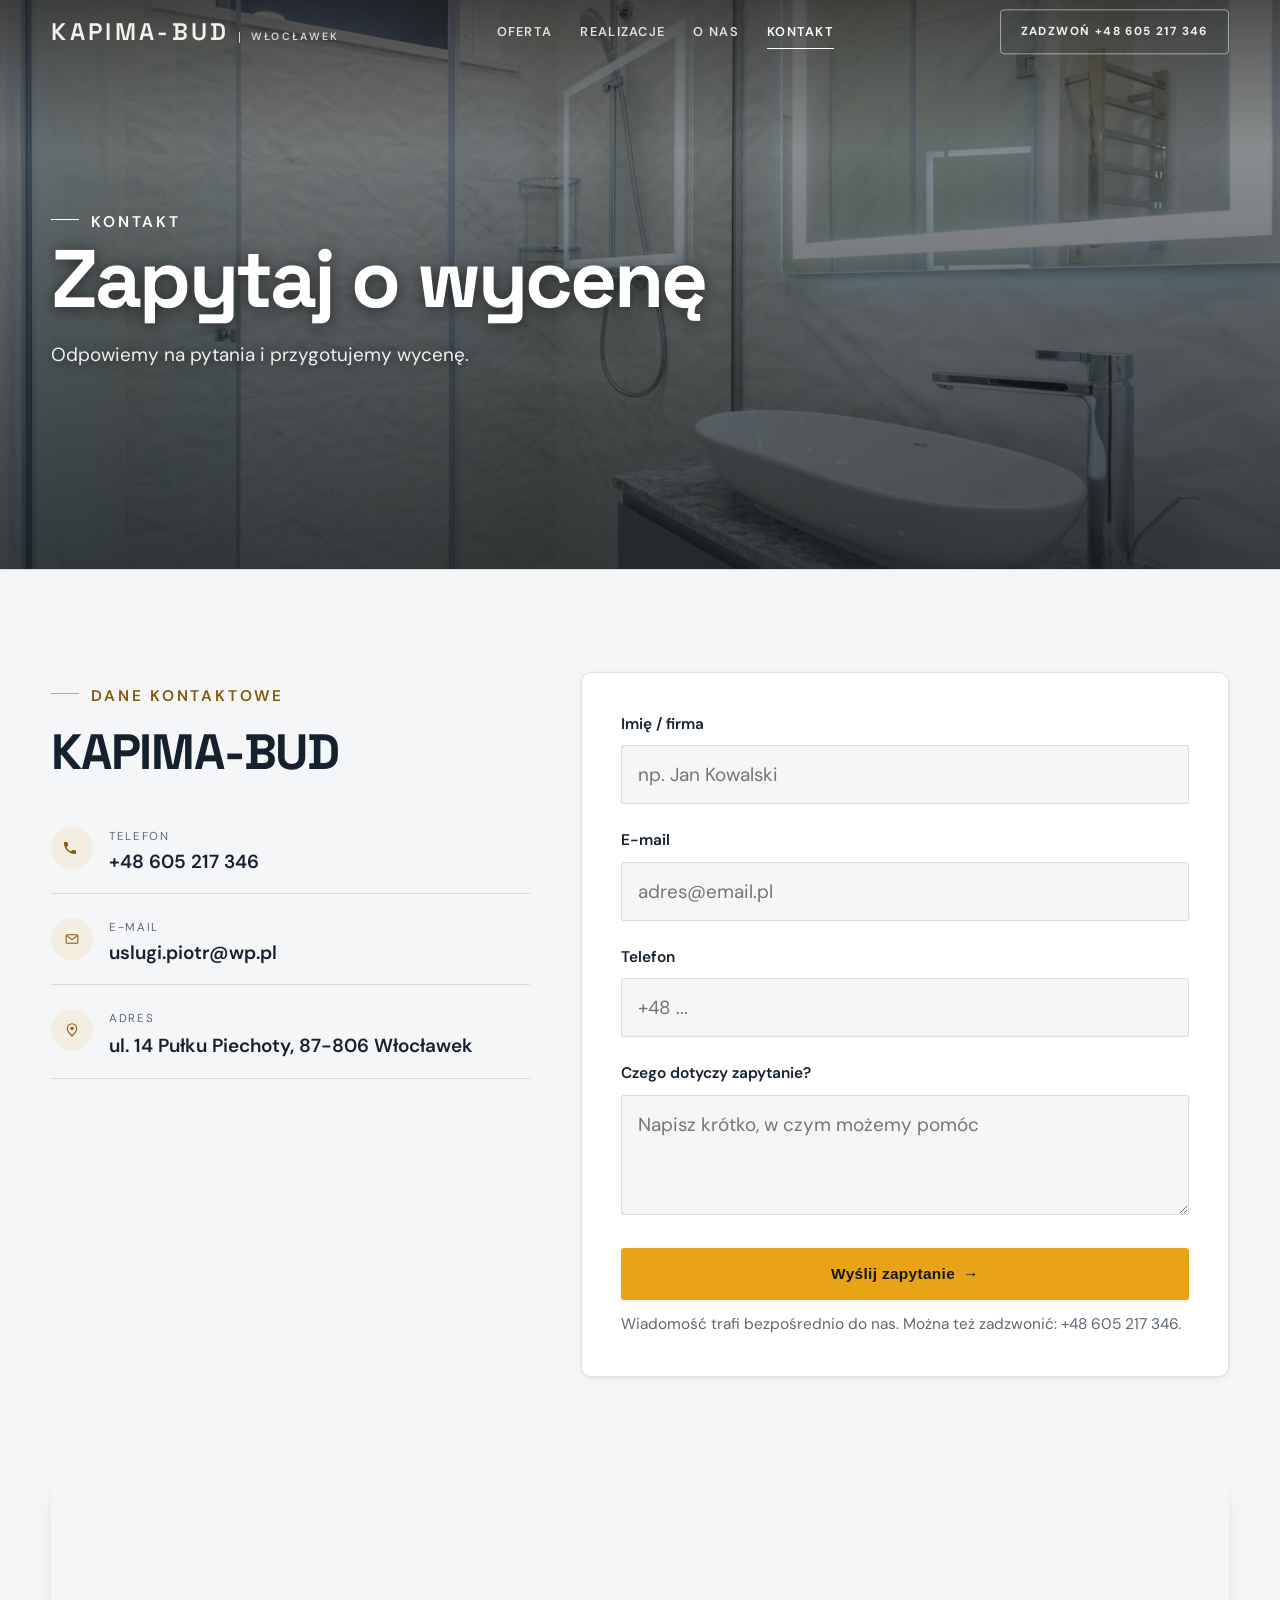
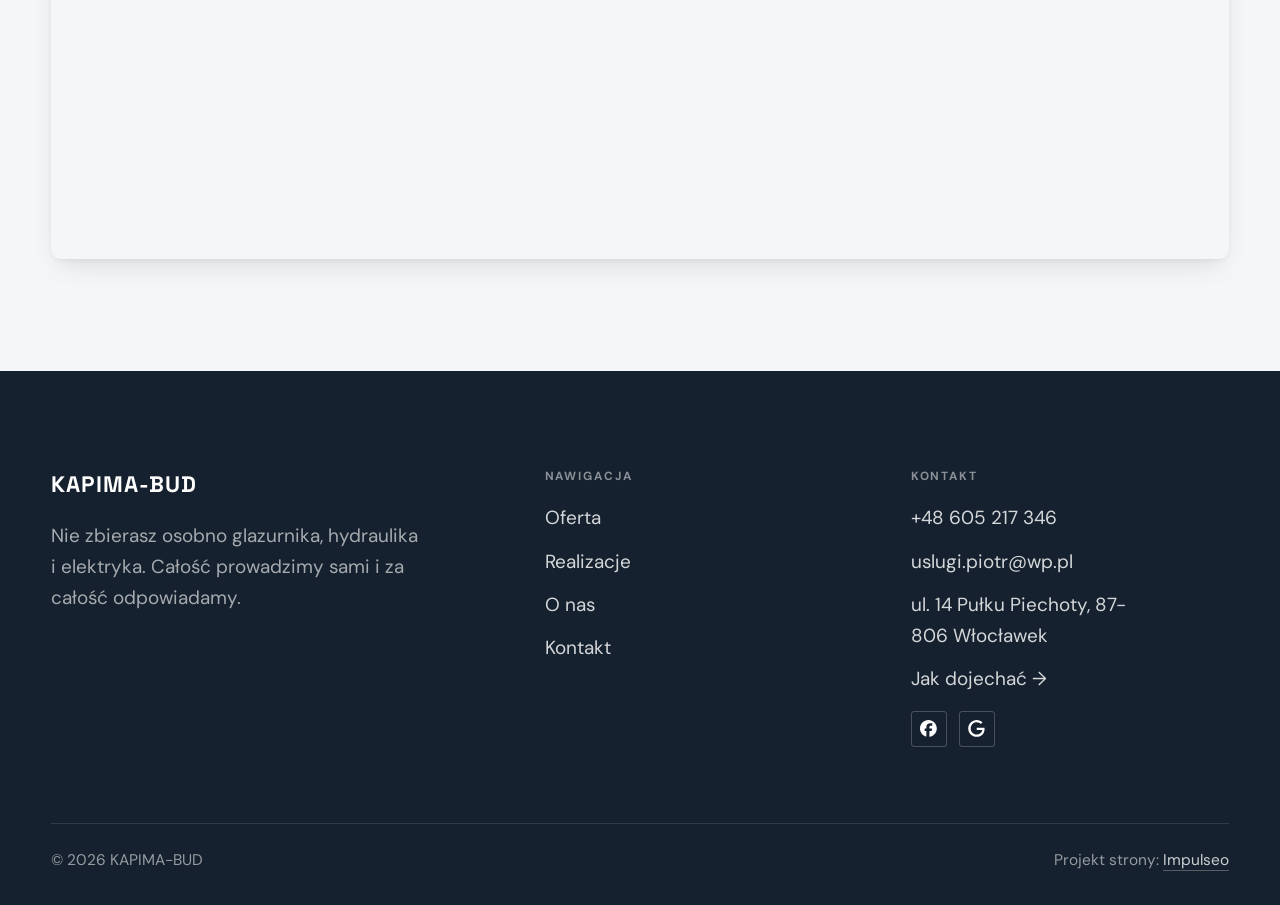
==== commit d0fbfffa: "[claude-edit][cmt:51b81b41-a0cb-4ac0-8d2a-078c7b93d2cb] Efekty specjalne jak u Prąd i Piksel: poziom" ====
--- a/kontakt.html
+++ b/kontakt.html
@@ -20,7 +20,7 @@
 <link rel="preconnect" href="https://fonts.googleapis.com">
 <link rel="preconnect" href="https://fonts.gstatic.com" crossorigin>
 <link href="https://fonts.googleapis.com/css2?family=Space+Grotesk:wght@500;600;700&family=DM+Sans:opsz,wght@9..40,400;9..40,500;9..40,600&display=swap" rel="stylesheet">
-<link rel="stylesheet" href="assets/styles.css?v=aef503f2">
+<link rel="stylesheet" href="assets/styles.css?v=fx170917">
 </head>
 <body>
 
@@ -115,6 +115,6 @@
 <div class="sticky-call"><a class="sc-call" href="tel:+48605217346"><svg class="ico-tel" width="16" height="16" viewBox="0 0 24 24" fill="none" aria-hidden="true"><path d="M6.6 10.8a15.5 15.5 0 0 0 6.6 6.6l2.2-2.2a1 1 0 0 1 1-.24 11.4 11.4 0 0 0 3.6.58 1 1 0 0 1 1 1V20a1 1 0 0 1-1 1A17 17 0 0 1 3 4a1 1 0 0 1 1-1h3.5a1 1 0 0 1 1 1c0 1.25.2 2.46.58 3.6a1 1 0 0 1-.25 1l-2.23 2.2Z" fill="currentColor"/></svg> Zadzwoń</a><a class="sc-quote" href="kontakt.html">Zadzwoń po wycenę</a></div>
 <div class="demo-wazne" data-do="2026-09-23" data-cykl="3" hidden><svg class="dw-ico" width="13" height="13" viewBox="0 0 24 24" fill="none" aria-hidden="true"><circle cx="12" cy="12" r="8.6" stroke="currentColor" stroke-width="1.8"/><path d="M12 7.2V12l3.3 2" stroke="currentColor" stroke-width="1.8" stroke-linecap="round"/></svg><span class="dw-txt"></span></div>
 
-<script src="assets/main.js"></script>
+<script src="assets/main.js?v=fx170917"></script>
 </body>
 </html>
--- a/assets/styles.css
+++ b/assets/styles.css
@@ -1847,3 +1847,105 @@
 .btn-accent{color:#14171c}
 .nav .nav-links a.btn-accent{color:#14171c}
 .btn-accent[data-accent-d],.cta-d .btn-accent{color:#14171c}
+
+
+/* ============================================================
+   EFEKTY SPECJALNE - KAPIMA-BUD (17.09.2026, prośba Szymona: „jak u Prąd i Piksel")
+   ------------------------------------------------------------
+   Wzorzec: demo prad-i-piksel (ziarno, siatka w tle, panele rozsuwane na najechanie,
+   animowane ścieżki, światło). Tu przełożone na klimat remontów:
+     1. poziomica laserowa przejeżdżająca RAZ przez zdjęcie w hero (nie rusza <img>),
+     2. ziarno na hero / nagłówkach podstron / CTA,
+     3. siatka fug w tle sekcji procesu i CTA (maska radialna, ledwo widoczna),
+     4. bramy usług na stronie głównej rozsuwają się na najechanie (jak panele P&P),
+     5. pas z zakresem prac przewijany w pętli (zatrzymuje się pod kursorem),
+     6. światło za kursorem w ciemnym CTA,
+     7. cienka ramka odsłaniana na kaflach galerii i bramach.
+   Bezpieczniki: stany ruchu włącza JS klasą html.fx-on (awaria JS = strona jak dotąd),
+   prefers-reduced-motion gasi wszystko, dekoracje mają aria-hidden + pointer-events:none.
+   ============================================================ */
+
+/* --- 1) POZIOMICA LASEROWA w hero --- */
+.hero-fach .hf-panel{position:relative;z-index:1}
+.fx-laser{position:absolute;inset:0;z-index:0;pointer-events:none;overflow:hidden;--fx-laser:var(--accent)}
+@supports (color:color-mix(in srgb,red,#fff)){.fx-laser{--fx-laser:color-mix(in srgb,var(--accent) 58%,#fff)}}
+.fx-laser i{position:absolute;display:block;opacity:0}
+.fx-laser .fx-h{left:0;right:0;top:8%;height:2px;
+  background:linear-gradient(90deg,transparent 0%,var(--fx-laser) 14%,#fff 50%,var(--fx-laser) 86%,transparent 100%);
+  box-shadow:0 0 8px 1px var(--fx-laser),0 0 26px 5px rgba(232,163,23,.28)}
+.fx-laser .fx-v{top:0;bottom:0;left:6%;width:2px;
+  background:linear-gradient(180deg,transparent 0%,var(--fx-laser) 14%,#fff 50%,var(--fx-laser) 86%,transparent 100%);
+  box-shadow:0 0 8px 1px var(--fx-laser),0 0 26px 5px rgba(232,163,23,.28)}
+.fx-on .fx-laser .fx-h{animation:fxLaserH 2.8s cubic-bezier(.45,0,.2,1) .7s 1 both}
+.fx-on .fx-laser .fx-v{animation:fxLaserV 2.8s cubic-bezier(.45,0,.2,1) 1.4s 1 both}
+@keyframes fxLaserH{0%{top:8%;opacity:0}10%{opacity:.95}90%{opacity:.95}100%{top:92%;opacity:0}}
+@keyframes fxLaserV{0%{left:6%;opacity:0}10%{opacity:.95}90%{opacity:.95}100%{left:94%;opacity:0}}
+
+/* --- 2) ZIARNO --- */
+.fx-grain{position:absolute;inset:0;z-index:0;pointer-events:none;opacity:.05;mix-blend-mode:overlay;
+  background-image:url("data:image/svg+xml,%3Csvg xmlns='http://www.w3.org/2000/svg' width='180' height='180'%3E%3Cfilter id='n'%3E%3CfeTurbulence type='fractalNoise' baseFrequency='.85' numOctaves='3' stitchTiles='stitch'/%3E%3C/filter%3E%3Crect width='180' height='180' filter='url(%23n)'/%3E%3C/svg%3E");
+  background-size:180px 180px}
+.pagehead .fx-grain{opacity:.09}
+.cta .fx-grain{opacity:.12}
+
+/* --- 3) SIATKA FUG w tle sekcji --- */
+.fx-host{position:relative;isolation:isolate}
+.fx-siatka{position:absolute;inset:0;z-index:-1;pointer-events:none;
+  background-image:linear-gradient(var(--fx-line,rgba(21,33,46,.07)) 1px,transparent 1px),
+                   linear-gradient(90deg,var(--fx-line,rgba(21,33,46,.07)) 1px,transparent 1px);
+  background-size:84px 84px;background-position:center top;
+  -webkit-mask-image:radial-gradient(ellipse 85% 75% at 50% 0%,#000 20%,transparent 82%);
+          mask-image:radial-gradient(ellipse 85% 75% at 50% 0%,#000 20%,transparent 82%)}
+.proces-os{--fx-line:rgba(21,33,46,.075)}
+.cta{--fx-line:rgba(255,255,255,.07)}
+.cta .fx-siatka{-webkit-mask-image:radial-gradient(ellipse 90% 90% at 80% 50%,#000 10%,transparent 80%);
+                        mask-image:radial-gradient(ellipse 90% 90% at 80% 50%,#000 10%,transparent 80%)}
+
+/* --- 4) BRAMY USŁUG rozsuwają się na najechanie (desktop z myszą) --- */
+@media (min-width:761px) and (hover:hover) and (prefers-reduced-motion:no-preference){
+  .fx-on .gateways{display:flex;gap:var(--space-4);height:clamp(400px,54vh,600px)}
+  .fx-on .gateways .gateway{flex:1 1 0;min-width:0;aspect-ratio:auto;height:100%;
+    transition:opacity 1s var(--mt-ease),transform 1s var(--mt-ease),flex-grow .75s var(--mt-ease)}
+  .fx-on .gateways:hover .gateway{flex-grow:.72}
+  .fx-on .gateways .gateway:hover{flex-grow:1.9}
+  .fx-on .gateway .g-ttl::after{content:"Zobacz ofertę →";display:block;margin-top:.55rem;
+    font-family:var(--font-body);font-weight:600;font-size:var(--text-sm);letter-spacing:.02em;
+    color:rgba(255,255,255,.88);opacity:0;translate:0 8px;
+    transition:opacity .55s var(--mt-ease) .1s,translate .55s var(--mt-ease) .1s}
+  .fx-on .gateway:hover .g-ttl::after{opacity:1;translate:0 0}
+}
+
+/* --- 5) PAS Z ZAKRESEM PRAC (pętla, pauza pod kursorem) --- */
+.fx-pas{padding:0;border-top:var(--hairline);border-bottom:var(--hairline);background:var(--paper-2);
+  overflow:hidden;white-space:nowrap;
+  -webkit-mask-image:linear-gradient(90deg,transparent,#000 7%,#000 93%,transparent);
+          mask-image:linear-gradient(90deg,transparent,#000 7%,#000 93%,transparent)}
+.fx-pas-track{display:inline-flex;align-items:center;padding-block:var(--space-4);will-change:transform}
+.fx-on .fx-pas-track{animation:fxPas 42s linear infinite}
+.fx-pas:hover .fx-pas-track{animation-play-state:paused}
+.fx-pas-item{display:inline-flex;align-items:center;padding-inline:clamp(.9rem,2.4vw,2rem);
+  font-family:var(--font-display);font-weight:700;text-transform:uppercase;letter-spacing:.14em;
+  font-size:clamp(.76rem,1.3vw,.92rem);color:var(--ink-soft)}
+.fx-pas-item::before{content:"";width:7px;height:7px;background:var(--accent);rotate:45deg;flex:none;
+  margin-right:clamp(.9rem,2.4vw,2rem)}
+@keyframes fxPas{to{transform:translateX(-50%)}}
+
+/* --- 6) ŚWIATŁO ZA KURSOREM w CTA --- */
+.fx-spot{position:absolute;inset:0;z-index:0;pointer-events:none;opacity:0;transition:opacity .7s var(--mt-ease);
+  background:radial-gradient(520px circle at var(--fx-x,50%) var(--fx-y,50%),rgba(232,163,23,.2),transparent 62%)}
+@media (hover:hover){.cta:hover .fx-spot{opacity:1}}
+
+/* --- 7) RAMKA na kaflach ze zdjęciem (hover) --- */
+@media (hover:hover){
+  .fx-on .tile::before,.fx-on .gateway::before{content:"";position:absolute;inset:14px;z-index:3;
+    border:1px solid rgba(255,255,255,.8);pointer-events:none;opacity:0;scale:.94;
+    transition:opacity .7s var(--mt-ease),scale .9s var(--mt-ease)}
+  .fx-on .tile:hover::before,.fx-on .gateway:hover::before{opacity:1;scale:1}
+}
+
+/* --- reduced motion: wszystko stoi --- */
+@media (prefers-reduced-motion:reduce){
+  .fx-laser{display:none}
+  .fx-pas-track{animation:none}
+  .fx-spot{display:none}
+}
